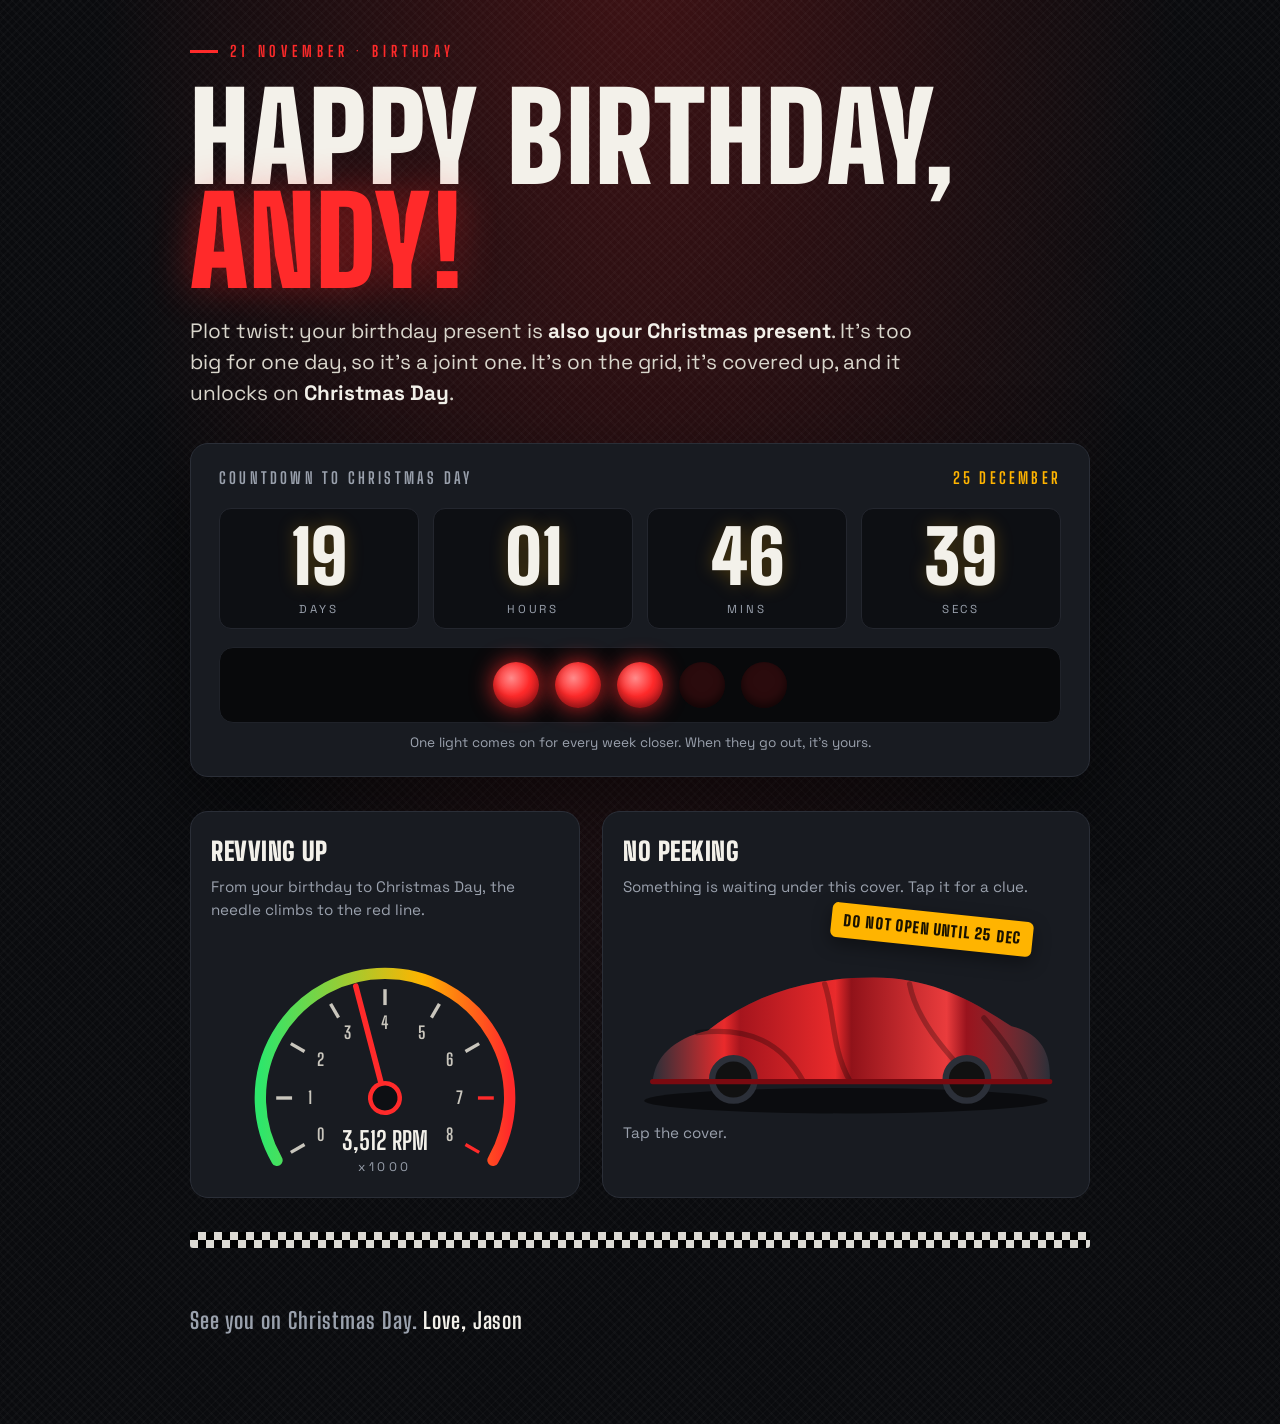
==== andy/index.html @ 2ed80ed6 "A present for Andy (unlocks on Christmas Day) Co-Authored-By: Claude Opus 5.5 <noreply@anthropic.com" ====
<!doctype html>
<html lang="en-GB">
<head>
<meta charset="utf-8">
<meta name="viewport" content="width=device-width, initial-scale=1, viewport-fit=cover">
<title>Happy Birthday, Andy</title>
<meta name="robots" content="noindex, nofollow, noarchive, nosnippet, noimageindex">
<meta name="googlebot" content="noindex, nofollow">
<meta name="theme-color" content="#0a0b0e">
<meta property="og:title" content="Happy Birthday, Andy">
<meta property="og:description" content="Your present is on the grid. It unlocks on Christmas Day.">
<link rel="icon" href="/img/mark.svg" type="image/svg+xml">
<link rel="preconnect" href="https://fonts.googleapis.com">
<link rel="preconnect" href="https://fonts.gstatic.com" crossorigin>
<link rel="stylesheet" href="https://fonts.googleapis.com/css2?family=Big+Shoulders+Display:wght@700;900&display=swap">
<style>
/* A night at the track: asphalt and carbon, racing red, a lap-timer countdown and a rev counter that climbs to Christmas */
@font-face{font-family:'Space Grotesk';src:url('/fonts/SpaceGrotesk.woff2') format('woff2');font-weight:300 700;font-display:swap}
:root{
  --asphalt:#0a0b0e; --carbon:#14161b; --panel:#181b21; --line:#2a2e37; --chalk:#f3f1ea; --muted:#9aa1ad;
  --red:#ff2a2a; --red-deep:#b3121a; --amber:#ffb400; --green:#2ee66b;
  --display:'Big Shoulders Display', 'Arial Narrow', Impact, sans-serif;
  --body:'Space Grotesk', system-ui, -apple-system, 'Segoe UI', sans-serif;
  color-scheme:dark;
}
*{box-sizing:border-box}
html,body{margin:0}
body{background:var(--asphalt);color:var(--chalk);font-family:var(--body);font-size:17px;line-height:1.5;min-height:100vh;overflow-x:hidden;
  padding-left:max(16px, env(safe-area-inset-left, 0px));padding-right:max(16px, env(safe-area-inset-right, 0px));
  background-image:repeating-linear-gradient(45deg, rgba(255,255,255,.018) 0 2px, transparent 2px 6px), repeating-linear-gradient(-45deg, rgba(255,255,255,.018) 0 2px, transparent 2px 6px),
    radial-gradient(ellipse at 50% -10%, rgba(255,42,42,.22), transparent 60%);}
/* speed streaks across the whole page */
.streaks{position:fixed;inset:0;pointer-events:none;overflow:hidden;z-index:0}
.streaks i{position:absolute;height:2px;width:30vw;left:-40vw;background:linear-gradient(90deg,transparent,rgba(255,255,255,.35),transparent);animation:streak linear infinite}
@keyframes streak{to{transform:translateX(180vw)}}
main{position:relative;z-index:1;max-width:900px;margin:0 auto;padding-block:40px 64px;display:grid;gap:34px}
.kicker{font-family:var(--display);font-weight:700;letter-spacing:.32em;text-transform:uppercase;color:var(--red);font-size:.95rem;display:flex;align-items:center;gap:12px}
.kicker::before{content:"";width:28px;height:3px;background:var(--red)}
h1{font-family:var(--display);font-weight:900;text-transform:uppercase;font-size:clamp(3.2rem,13vw,7.6rem);line-height:.86;margin:0;letter-spacing:.01em;text-wrap:balance}
h1 em{font-style:normal;color:var(--red);display:block;text-shadow:0 0 40px rgba(255,42,42,.45)}
.lead{font-size:clamp(1.05rem,2.6vw,1.3rem);max-width:58ch;margin:0;color:#d9d6cc}
.lead b{color:var(--chalk)}
.intro{display:grid;gap:22px}
.chequer{height:16px;background:conic-gradient(var(--chalk) 25%, #000 0 50%, var(--chalk) 0 75%, #000 0) 0 0/16px 16px;opacity:.9;border-radius:3px}
/* the countdown: a lap timer */
.timer{background:var(--panel);border:1px solid var(--line);border-radius:18px;padding:22px clamp(14px,3vw,28px);display:grid;gap:18px;box-shadow:0 30px 80px rgba(0,0,0,.45)}
.timer h2{margin:0;font-family:var(--display);font-weight:700;text-transform:uppercase;letter-spacing:.2em;font-size:1rem;color:var(--muted);display:flex;justify-content:space-between;gap:12px;flex-wrap:wrap}
.timer h2 span:last-child{color:var(--amber)}
.digits{display:grid;grid-template-columns:repeat(4,1fr);gap:clamp(6px,2vw,14px)}
.digit{background:#0d0f13;border:1px solid #23262e;border-radius:12px;padding:12px 6px 10px;text-align:center;min-width:0}
.digit b{display:block;font-family:var(--display);font-weight:900;font-size:clamp(2.4rem,10vw,4.6rem);line-height:1;color:var(--chalk);font-variant-numeric:tabular-nums;text-shadow:0 0 18px rgba(255,180,0,.25)}
.digit small{display:block;margin-top:6px;font-size:.72rem;letter-spacing:.24em;text-transform:uppercase;color:var(--muted)}
/* start lights */
.lights{display:flex;justify-content:center;gap:clamp(8px,2.4vw,16px);padding:14px;background:#08090b;border-radius:14px;border:1px solid #1f2229}
.lights span{width:clamp(30px,8vw,46px);aspect-ratio:1;border-radius:50%;background:#2a0b0d;box-shadow:inset 0 -4px 10px rgba(0,0,0,.6);transition:background .4s, box-shadow .4s}
.lights span.on{background:radial-gradient(circle at 40% 35%,#ff8a8a,var(--red) 45%,var(--red-deep));box-shadow:0 0 22px rgba(255,42,42,.8),inset 0 -4px 10px rgba(0,0,0,.35)}
.lights-cap{text-align:center;font-size:.85rem;color:var(--muted);margin:-8px 0 0}
/* rev counter + covered car */
.grid2{display:grid;grid-template-columns:minmax(0,1fr) minmax(0,1.25fr);gap:22px;align-items:stretch}
@media (max-width:720px){ .grid2{grid-template-columns:1fr} }
.card{background:var(--panel);border:1px solid var(--line);border-radius:18px;padding:20px;min-width:0}
.card h3{margin:0 0 6px;font-family:var(--display);font-weight:900;text-transform:uppercase;font-size:1.6rem;letter-spacing:.02em}
.card p{margin:0;color:var(--muted);font-size:.95rem}
.tacho{display:block;width:100%;max-width:340px;margin:6px auto 0}
.tacho .num{font-family:var(--display);font-weight:700;font-size:15px;fill:#c9c6bd}
.cover-wrap{position:relative;cursor:pointer;user-select:none;-webkit-tap-highlight-color:transparent}
.cover-wrap svg{display:block;width:100%;height:auto}
.cover-wrap:focus-visible{outline:3px solid var(--amber);outline-offset:6px;border-radius:12px}
.cover-wrap.shake svg{animation:shake .5s}
@keyframes shake{20%{transform:translateX(-6px) rotate(-1deg)}40%{transform:translateX(6px) rotate(1deg)}60%{transform:translateX(-4px)}80%{transform:translateX(3px)}}
.tag{position:absolute;right:8%;top:6%;background:var(--amber);color:#1a1200;font-family:var(--display);font-weight:900;text-transform:uppercase;letter-spacing:.08em;padding:6px 12px;border-radius:6px;transform:rotate(6deg);box-shadow:0 6px 18px rgba(0,0,0,.4);font-size:.95rem}
.clue{min-height:3.2em;margin-top:10px;font-size:1.02rem;color:var(--chalk)}
.clue em{font-style:normal;color:var(--amber)}
.sign{font-family:var(--display);font-weight:700;font-size:1.4rem;letter-spacing:.04em;color:var(--muted)}
.sign b{color:var(--chalk)}
/* waiting for the key at midnight */
.unwrap{display:none;text-align:center;gap:14px}
.unwrap .spin{width:56px;height:56px;margin:0 auto;border-radius:50%;border:5px solid #2b2f38;border-top-color:var(--red);animation:spin 1s linear infinite}
@keyframes spin{to{transform:rotate(360deg)}}
body.waiting .unwrap{display:grid} body.waiting .before-only{display:none!important}
/* the reveal */
.after{display:none}
body.revealed .after{display:grid;gap:30px} body.revealed .before-only{display:none!important}
.go{font-family:var(--display);font-weight:900;text-transform:uppercase;font-size:clamp(3.4rem,15vw,9rem);line-height:.85;margin:0;text-align:center;color:var(--green);text-shadow:0 0 50px rgba(46,230,107,.5)}
.big{font-family:var(--display);font-weight:900;text-transform:uppercase;font-size:clamp(2.4rem,9vw,5.4rem);line-height:.9;margin:0;text-align:center;text-wrap:balance}
.big em{font-style:normal;color:var(--red)}
.car-hero{display:block;width:100%;height:auto;max-width:820px;margin:0 auto}
.makes{display:grid;grid-template-columns:repeat(4,minmax(0,1fr));gap:12px}
@media (max-width:640px){ .makes{grid-template-columns:repeat(2,minmax(0,1fr))} }
.make{background:var(--panel);border:1px solid var(--line);border-radius:14px;padding:16px 12px;text-align:center;min-width:0}
.make b{display:block;font-family:var(--display);font-weight:900;text-transform:uppercase;font-size:1.45rem;line-height:1}
.make small{display:block;margin-top:6px;color:var(--muted);font-size:.82rem}
.make i{display:block;height:4px;border-radius:2px;margin:0 auto 12px;width:40px}
.extras{display:grid;grid-template-columns:repeat(3,minmax(0,1fr));gap:12px}
@media (max-width:720px){ .extras{grid-template-columns:1fr} }
.extra{background:linear-gradient(160deg,#1d2027,#15171c);border:1px solid var(--line);border-radius:14px;padding:18px;min-width:0}
.extra b{display:block;font-family:var(--display);font-weight:900;text-transform:uppercase;font-size:1.35rem;line-height:1.05;margin-bottom:6px}
.extra p{margin:0;color:var(--muted);font-size:.95rem}
.steps{display:grid;gap:10px;margin:0;padding:0;list-style:none;counter-reset:s}
.steps li{display:grid;grid-template-columns:auto minmax(0,1fr);gap:14px;align-items:start;background:var(--panel);border:1px solid var(--line);border-radius:14px;padding:14px 16px}
.steps li::before{counter-increment:s;content:counter(s);font-family:var(--display);font-weight:900;font-size:1.8rem;line-height:1;color:var(--red);min-width:22px}
.steps li span{min-width:0;overflow-wrap:anywhere}
.steps a{color:var(--chalk)}
.dl{justify-self:center;display:inline-flex;align-items:center;gap:12px;border:0;cursor:pointer;font:inherit;font-family:var(--display);font-weight:900;text-transform:uppercase;letter-spacing:.06em;font-size:clamp(1.1rem,4.6vw,1.5rem);white-space:nowrap;
  color:#160300;background:linear-gradient(180deg,#ff5a4a,var(--red) 55%,var(--red-deep));padding:16px 28px;border-radius:14px;box-shadow:0 8px 0 #6d0a0f,0 20px 40px rgba(255,42,42,.35);transition:transform .12s}
.dl:hover{transform:translateY(-2px)} .dl:active{transform:translateY(4px);box-shadow:0 4px 0 #6d0a0f}
.dl:focus-visible{outline:3px solid var(--amber);outline-offset:4px}
.dl svg{width:26px;height:26px}
.fine{text-align:center;color:var(--muted);font-size:.85rem;margin:-14px 0 0}
#confetti{position:fixed;inset:0;pointer-events:none;z-index:5}
.err{color:#ff9a8a;text-align:center;margin:0}
@media (prefers-reduced-motion:reduce){ .streaks{display:none} .unwrap .spin{animation:none} .cover-wrap.shake svg{animation:none} }
</style>
</head>
<body>
<div class="streaks" aria-hidden="true"></div>
<canvas id="confetti" aria-hidden="true"></canvas>
<main>

  <!-- before Christmas -->
  <section class="before-only intro">
    <div class="kicker">21 November · Birthday</div>
    <h1>Happy Birthday, <em>Andy!</em></h1>
    <p class="lead">Plot twist: your birthday present is <b>also your Christmas present</b>. It's too big for one day, so it's a joint one. It's on the grid, it's covered up, and it unlocks on <b>Christmas Day</b>.</p>
  </section>

  <section class="timer before-only" aria-label="Countdown to Christmas Day">
    <h2><span>Countdown to Christmas Day</span><span id="eta">25 December</span></h2>
    <div class="digits" role="timer" aria-live="off">
      <div class="digit"><b id="dd">--</b><small>Days</small></div>
      <div class="digit"><b id="hh">--</b><small>Hours</small></div>
      <div class="digit"><b id="mm">--</b><small>Mins</small></div>
      <div class="digit"><b id="ss">--</b><small>Secs</small></div>
    </div>
    <div class="lights" id="lights" aria-hidden="true"><span></span><span></span><span></span><span></span><span></span></div>
    <p class="lights-cap" id="lightsCap">One light comes on for every week closer. When they go out, it's yours.</p>
  </section>

  <section class="grid2 before-only">
    <div class="card">
      <h3>Revving up</h3>
      <p>From your birthday to Christmas Day, the needle climbs to the red line.</p>
      <svg class="tacho" viewBox="0 0 300 220" role="img" aria-label="Rev counter showing how close Christmas is">
        <defs><linearGradient id="arc" x1="0" x2="1"><stop offset="0" stop-color="#2ee66b"/><stop offset=".65" stop-color="#ffb400"/><stop offset="1" stop-color="#ff2a2a"/></linearGradient></defs>
        <g id="ticks"></g>
        <path id="arcPath" fill="none" stroke="url(#arc)" stroke-width="10" stroke-linecap="round"/>
        <g id="needle"><line x1="150" y1="150" x2="150" y2="48" stroke="#ff2a2a" stroke-width="5" stroke-linecap="round"/><circle cx="150" cy="150" r="13" fill="#0d0f13" stroke="#ff2a2a" stroke-width="4"/></g>
        <text x="150" y="196" text-anchor="middle" class="num" id="rpm" style="font-size:22px;fill:#f3f1ea">0 RPM</text>
        <text x="150" y="214" text-anchor="middle" style="font-size:11px;fill:#9aa1ad;letter-spacing:3px">x1000</text>
      </svg>
    </div>
    <div class="card">
      <h3>No peeking</h3>
      <p>Something is waiting under this cover. Tap it for a clue.</p>
      <div class="cover-wrap" id="cover" role="button" tabindex="0" aria-label="The covered present: tap for a clue">
        <svg viewBox="0 0 420 210" aria-hidden="true">
          <ellipse cx="210" cy="190" rx="190" ry="12" fill="#000" opacity=".55"/>
          <path d="M28 172 C30 150 46 132 80 124 C120 92 170 74 236 74 C290 74 330 96 366 120 C392 126 404 144 402 172 Z" fill="#2b2f38"/>
          <path d="M28 172 C30 150 46 132 80 124 C120 92 170 74 236 74 C290 74 330 96 366 120 C392 126 404 144 402 172 Z" fill="url(#cloth)"/>
          <defs><linearGradient id="cloth" x1="0" y1="0" x2="1" y2="0">
            <stop offset="0" stop-color="#ff2a2a" stop-opacity=".0"/><stop offset=".18" stop-color="#ff2a2a" stop-opacity=".9"/><stop offset=".22" stop-color="#b3121a" stop-opacity=".9"/>
            <stop offset=".46" stop-color="#ff2a2a" stop-opacity=".9"/><stop offset=".5" stop-color="#9c0f16" stop-opacity=".9"/><stop offset=".74" stop-color="#ff3d3d" stop-opacity=".9"/>
            <stop offset=".79" stop-color="#a5101a" stop-opacity=".9"/><stop offset="1" stop-color="#ff2a2a" stop-opacity=".0"/></linearGradient></defs>
          <path d="M70 126 C120 120 150 136 170 172 M190 80 C200 110 196 140 214 172 M270 80 C276 112 300 140 330 172 M340 112 C356 130 372 150 380 172" stroke="#000" stroke-opacity=".28" stroke-width="5" fill="none" stroke-linecap="round"/>
          <circle cx="104" cy="170" r="20" fill="#111" stroke="#2b2f38" stroke-width="6"/><circle cx="324" cy="170" r="20" fill="#111" stroke="#2b2f38" stroke-width="6"/>
          <path d="M28 172 L402 172" stroke="#7a0a10" stroke-width="5" stroke-linecap="round"/>
        </svg>
        <span class="tag">Do not open until 25 Dec</span>
      </div>
      <p class="clue" id="clue" aria-live="polite">Tap the cover.</p>
    </div>
  </section>

  <div class="chequer before-only" aria-hidden="true"></div>
  <p class="sign before-only">See you on Christmas Day. <b>Love, Jason</b></p>

  <!-- midnight: fetching the key -->
  <section class="unwrap" aria-live="polite">
    <div class="spin" aria-hidden="true"></div>
    <h2 class="big">Lights out<br><em>unwrapping…</em></h2>
    <p class="lead" style="margin:0 auto">It's Christmas Day. Your present is on its way to this page: it can take a few minutes. Keep this page open and it will appear by itself.</p>
  </section>

  <!-- Christmas Day: the reveal -->
  <section class="after" aria-live="polite">
    <div class="lights" id="lights2" aria-hidden="true"><span class="on"></span><span class="on"></span><span class="on"></span><span class="on"></span><span class="on"></span></div>
    <p class="go" id="go">Lights out!</p>
    <h2 class="big">Andy, you're driving<br><em>four supercars</em></h2>
    <svg class="car-hero" viewBox="0 0 820 260" role="img" aria-label="A red supercar at speed">
      <g stroke="#ffffff" stroke-opacity=".35" stroke-width="3" stroke-linecap="round"><line x1="10" y1="120" x2="140" y2="120"/><line x1="40" y1="150" x2="190" y2="150"/><line x1="0" y1="185" x2="120" y2="185"/></g>
      <ellipse cx="450" cy="226" rx="330" ry="14" fill="#000" opacity=".6"/>
      <path d="M150 196 C150 170 170 156 214 150 L330 134 C380 98 440 80 520 80 C590 80 640 100 690 128 C730 134 770 150 780 176 L780 196 Z" fill="#ff2a2a"/>
      <path d="M352 132 C392 104 446 92 516 92 C560 92 600 104 632 124 Z" fill="#14161b"/>
      <path d="M520 92 L548 124" stroke="#ff2a2a" stroke-width="6"/>
      <path d="M214 150 L330 134 L690 128" stroke="#b3121a" stroke-width="4" fill="none"/>
      <path d="M600 150 L740 160" stroke="#14161b" stroke-width="7" stroke-linecap="round"/>
      <path d="M150 196 L780 196" stroke="#7a0a10" stroke-width="7" stroke-linecap="round"/>
      <circle cx="270" cy="196" r="38" fill="#0d0f13"/><circle cx="270" cy="196" r="22" fill="#9aa1ad"/><circle cx="270" cy="196" r="8" fill="#ff2a2a"/>
      <circle cx="660" cy="196" r="38" fill="#0d0f13"/><circle cx="660" cy="196" r="22" fill="#9aa1ad"/><circle cx="660" cy="196" r="8" fill="#ff2a2a"/>
      <path d="M770 168 L790 168" stroke="#ffb400" stroke-width="6" stroke-linecap="round"/>
    </svg>
    <p class="lead" style="text-align:center;margin:0 auto">Happy birthday <b>and</b> happy Christmas. You get to pick four cars from a line-up of the world's top supercars, drive up to <b>12 miles</b> in total, then strap in for a high-speed ride with a professional driver.</p>
    <div class="makes">
      <div class="make"><i style="background:#ff2a2a"></i><b>Ferrari</b><small>sleek and loud</small></div>
      <div class="make"><i style="background:#ffb400"></i><b>Lamborghini</b><small>pure drama</small></div>
      <div class="make"><i style="background:#2ee66b"></i><b>Aston Martin</b><small>very James Bond</small></div>
      <div class="make"><i style="background:#9aa1ad"></i><b>Porsche</b><small>built for corners</small></div>
    </div>
    <p class="fine">The line-up varies by venue: you choose your four on the day.</p>
    <div class="extras">
      <div class="extra"><b>High-speed passenger ride</b><p>A professional driver shows you what the track can really do.</p></div>
      <div class="extra"><b>Your photo</b><p>A picture of you with your supercar to keep.</p></div>
      <div class="extra"><b>Your choice of date</b><p>Weekend and weekday dates at venues up and down the country, valid until 2 November 2027.</p></div>
    </div>
    <button class="dl" id="dl" type="button"><svg viewBox="0 0 24 24" fill="none" stroke="currentColor" stroke-width="2.6" stroke-linecap="round" stroke-linejoin="round" aria-hidden="true"><path d="M12 3v12M7 10l5 5 5-5M4 20h16"/></svg>Download your voucher</button>
    <p class="err" id="err" hidden></p>
    <ol class="steps">
      <li><span>Download your voucher above: it has your serial number and PIN.</span></li>
      <li><span>Register it at <a href="https://www.virginexperiencedays.co.uk/myvoucher" target="_blank" rel="noopener">virginexperiencedays.co.uk/myvoucher</a> (or scan the code on the voucher).</span></li>
      <li><span>Contact the venue to book your date, then go and drive.</span></li>
    </ol>
    <div class="chequer" aria-hidden="true"></div>
    <p class="sign" style="text-align:center">Happy birthday and happy Christmas, Andy. <b>Love, Jason</b></p>
  </section>
</main>

<script>
(() => {
  // midnight on Christmas Day, UK time (GMT in December)
  const START = Date.UTC(2026, 10, 21), TARGET = Date.UTC(2026, 11, 25);
  const $ = id => document.getElementById(id), pad = n => String(n).padStart(2, '0');
  const reduce = matchMedia('(prefers-reduced-motion: reduce)').matches;
  // speed streaks
  if (!reduce){ const s = document.querySelector('.streaks'); for (let i = 0; i < 14; i++){ const e = document.createElement('i'); e.style.top = (Math.random()*100) + '%'; e.style.animationDuration = (1.4 + Math.random()*2.6) + 's'; e.style.animationDelay = (-Math.random()*4) + 's'; e.style.opacity = (.12 + Math.random()*.3).toFixed(2); s.appendChild(e); } }
  // rev counter: 0-8 (x1000 rpm) over a 240 degree sweep
  const cx = 150, cy = 150, R = 110, A0 = -210, A1 = 30, pt = (a, r) => [cx + r*Math.cos(a*Math.PI/180), cy + r*Math.sin(a*Math.PI/180)];
  { const [x0, y0] = pt(A0, R), [x1, y1] = pt(A1, R); $('arcPath').setAttribute('d', `M${x0.toFixed(1)} ${y0.toFixed(1)} A${R} ${R} 0 1 1 ${x1.toFixed(1)} ${y1.toFixed(1)}`);
    let g = ''; for (let i = 0; i <= 8; i++){ const a = A0 + (A1 - A0)*i/8, [ax, ay] = pt(a, R - 14), [bx, by] = pt(a, R - 28), [tx, ty] = pt(a, R - 44);
      g += `<line x1="${ax.toFixed(1)}" y1="${ay.toFixed(1)}" x2="${bx.toFixed(1)}" y2="${by.toFixed(1)}" stroke="${i >= 7 ? '#ff2a2a' : '#c9c6bd'}" stroke-width="3"/><text x="${tx.toFixed(1)}" y="${(ty + 5).toFixed(1)}" text-anchor="middle" class="num">${i}</text>`; }
    $('ticks').innerHTML = g; }
  const setNeedle = k => { const a = A0 + (A1 - A0)*k + 90; $('needle').setAttribute('transform', `rotate(${a.toFixed(2)} ${cx} ${cy})`); $('rpm').textContent = Math.round(k*8000).toLocaleString('en-GB') + ' RPM'; };
  // clues under the cover
  const CLUES = ['It is <em>fast</em>. Very fast.', 'There are <em>four</em> of them.', 'You will need <em>both hands</em>.', 'It is definitely <em>not socks</em>.', 'Bring your <em>driving licence</em>.', 'Someone else does the <em>scary bit</em> too.', 'It comes with a <em>photo</em> of you.', 'It goes from 0 to 60 quicker than you can <em>unwrap it</em>.'];
  let ci = 0; const cover = $('cover');
  const tap = () => { cover.classList.remove('shake'); void cover.offsetWidth; cover.classList.add('shake'); $('clue').innerHTML = 'Clue ' + (ci % CLUES.length + 1) + ' of ' + CLUES.length + ': ' + CLUES[ci % CLUES.length]; ci++; };
  cover.addEventListener('click', tap); cover.addEventListener('keydown', e => { if (e.key === 'Enter' || e.key === ' '){ e.preventDefault(); tap(); } });
  // the countdown
  let timer = null;
  const tick = () => {
    const now = Date.now(), left = TARGET - now;
    if (left <= 0){ clearInterval(timer); unlock(); return; }
    const d = Math.floor(left/864e5), h = Math.floor(left/36e5) % 24, m = Math.floor(left/6e4) % 60, s = Math.floor(left/1e3) % 60;
    $('dd').textContent = d; $('hh').textContent = pad(h); $('mm').textContent = pad(m); $('ss').textContent = pad(s);
    const k = Math.max(0, Math.min(1, (now - START)/(TARGET - START))); setNeedle(k);
    const lit = Math.max(0, Math.min(5, Math.ceil(5 - d/7)));   // a light for every week closer: all five in the final week
    document.querySelectorAll('#lights span').forEach((e, i) => e.classList.toggle('on', i < lit));
    $('lightsCap').textContent = lit >= 5 ? 'All five lights are on. When they go out, it\'s yours.' : 'One light comes on for every week closer. When they go out, it\'s yours.';
  };
  // the key: published by a scheduled job at midnight on Christmas Day (key.json next to this page); a #preview=KEY link shows it early
  const fromHash = () => { const m = /preview=([A-Za-z0-9+/=_-]+)/.exec(location.hash); return m ? m[1].replace(/-/g, '+').replace(/_/g, '/') : null; };
  const getKey = async () => { const h = fromHash(); if (h) return h; try { const r = await fetch('key.json?t=' + Date.now(), { cache:'no-store' }); if (r.ok){ const j = await r.json(); return j.k || null; } } catch(e){} return null; };
  const b64 = s => Uint8Array.from(atob(s), c => c.charCodeAt(0));
  let pdfUrl = null;
  const decrypt = async key => {
    const buf = new Uint8Array(await (await fetch('voucher.bin', { cache:'no-store' })).arrayBuffer());
    const k = await crypto.subtle.importKey('raw', b64(key), 'AES-GCM', false, ['decrypt']);
    const pdf = await crypto.subtle.decrypt({ name:'AES-GCM', iv:buf.subarray(0, 12) }, k, buf.subarray(12));
    pdfUrl = URL.createObjectURL(new Blob([pdf], { type:'application/pdf' }));
  };
  let polling = null;
  async function unlock(){
    const key = await getKey();
    if (!key){ document.body.classList.add('waiting'); if (!polling) polling = setInterval(unlock, 20000); return; }
    clearInterval(polling);
    try { await decrypt(key); } catch(e){ document.body.classList.add('waiting'); return; }
    document.body.classList.remove('waiting'); document.body.classList.add('revealed'); window.scrollTo(0, 0);
    // the five red lights go out, then GO and confetti
    const L = document.querySelectorAll('#lights2 span'); $('go').style.visibility = 'hidden';
    setTimeout(() => { L.forEach(e => e.classList.remove('on')); $('go').style.visibility = ''; confetti(); }, reduce ? 0 : 1100);
  }
  $('dl').addEventListener('click', () => {
    if (!pdfUrl){ $('err').hidden = false; $('err').textContent = 'The voucher is still loading: try again in a moment.'; return; }
    const a = document.createElement('a'); a.href = pdfUrl; a.download = 'Andy - Supercar experience voucher.pdf'; document.body.appendChild(a); a.click(); a.remove();
  });
  // confetti in racing colours, plus chequered squares
  function confetti(){
    if (reduce) return; const c = $('confetti'), x = c.getContext('2d'); let W, H; const fit = () => { W = c.width = innerWidth; H = c.height = innerHeight; }; fit(); addEventListener('resize', fit);
    const cols = ['#ff2a2a', '#ffb400', '#2ee66b', '#f3f1ea', '#111'], P = Array.from({ length:220 }, () => ({ x:Math.random()*W, y:-20 - Math.random()*H*.6, vx:(Math.random() - .5)*3, vy:2 + Math.random()*4, s:5 + Math.random()*8, r:Math.random()*6, vr:(Math.random() - .5)*.3, c:cols[(Math.random()*cols.length)|0] }));
    const t0 = performance.now();
    const step = t => { x.clearRect(0, 0, W, H); let alive = 0;
      for (const p of P){ p.x += p.vx; p.y += p.vy; p.vy += .03; p.r += p.vr; if (p.y < H + 20) alive++; x.save(); x.translate(p.x, p.y); x.rotate(p.r); x.fillStyle = p.c; x.fillRect(-p.s/2, -p.s/3, p.s, p.s*.66); x.restore(); }
      if (alive && t - t0 < 9000) requestAnimationFrame(step); else x.clearRect(0, 0, W, H); };
    requestAnimationFrame(step);
  }
  // start: already Christmas (or a preview link)? reveal; otherwise count down
  if (fromHash() || Date.now() >= TARGET) unlock(); else { tick(); timer = setInterval(tick, 1000); }
})();
</script>
</body>
</html>
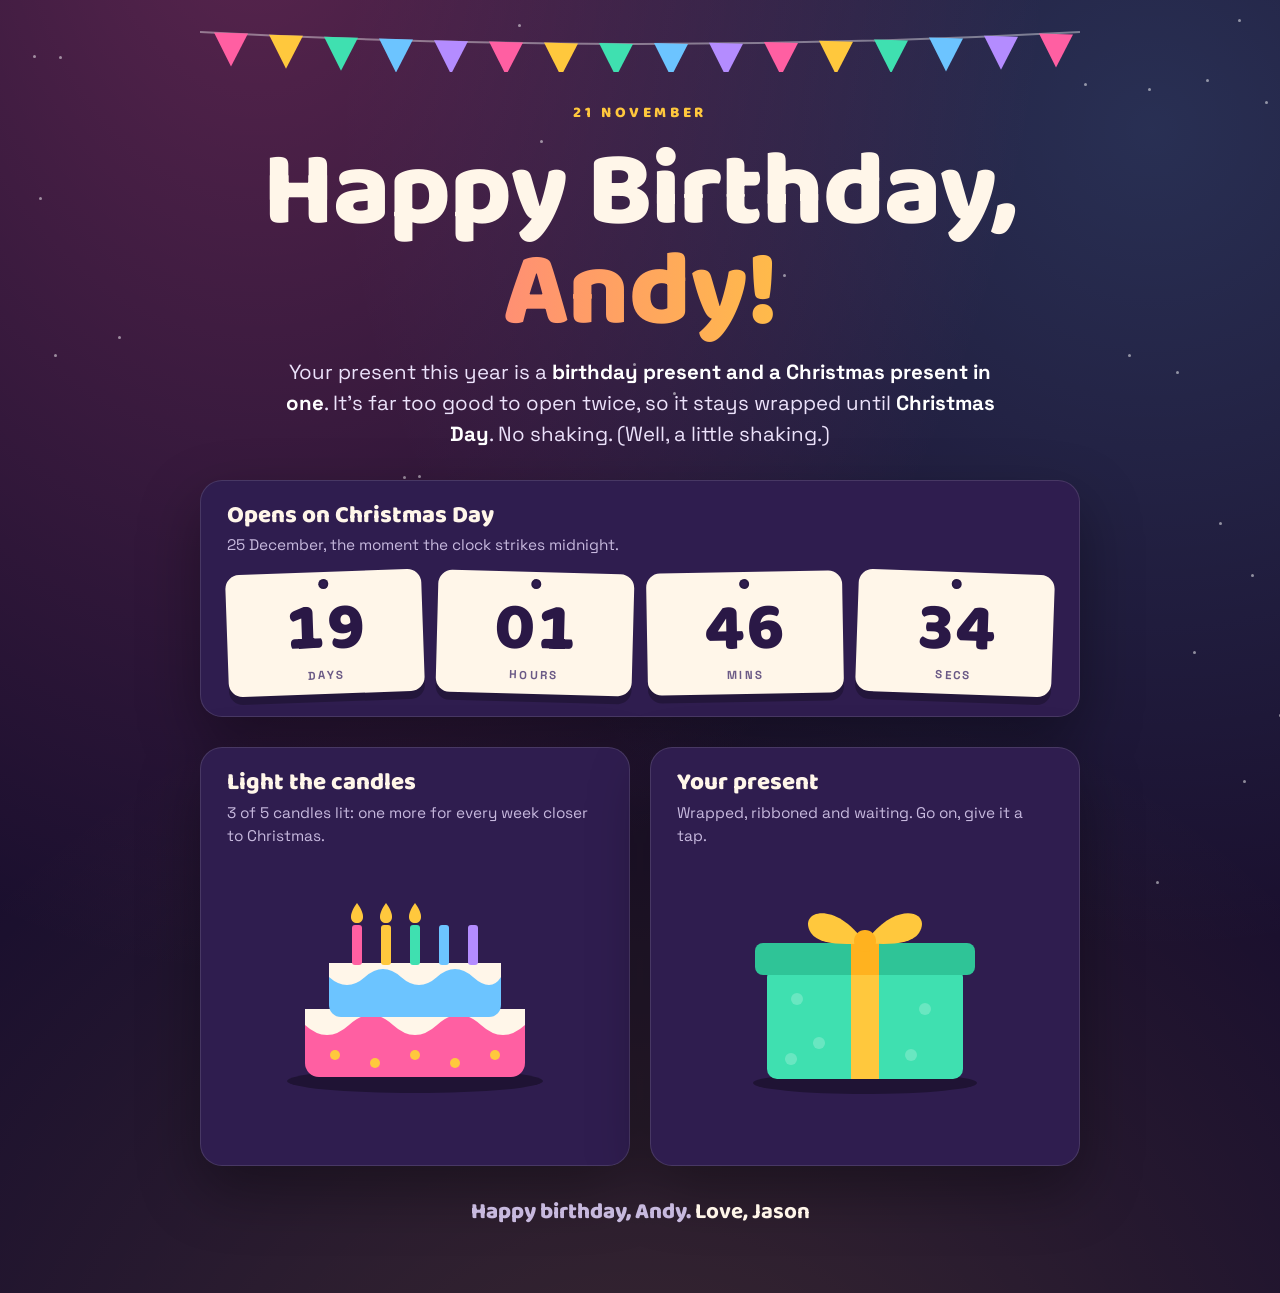
==== commit 2ac8f154: "Andy's birthday page Co-Authored-By: Claude Opus 5.5 <noreply@anthropic.com>" ====
--- a/andy/index.html
+++ b/andy/index.html
@@ -6,244 +6,174 @@
 <title>Happy Birthday, Andy</title>
 <meta name="robots" content="noindex, nofollow, noarchive, nosnippet, noimageindex">
 <meta name="googlebot" content="noindex, nofollow">
-<meta name="theme-color" content="#0a0b0e">
+<meta name="theme-color" content="#1a0f2e">
 <meta property="og:title" content="Happy Birthday, Andy">
-<meta property="og:description" content="Your present is on the grid. It unlocks on Christmas Day.">
+<meta property="og:description" content="Your present is wrapped. It opens on Christmas Day.">
 <link rel="icon" href="/img/mark.svg" type="image/svg+xml">
 <link rel="preconnect" href="https://fonts.googleapis.com">
 <link rel="preconnect" href="https://fonts.gstatic.com" crossorigin>
-<link rel="stylesheet" href="https://fonts.googleapis.com/css2?family=Big+Shoulders+Display:wght@700;900&display=swap">
+<link rel="stylesheet" href="https://fonts.googleapis.com/css2?family=Baloo+2:wght@600;800&display=swap">
 <style>
-/* A night at the track: asphalt and carbon, racing red, a lap-timer countdown and a rev counter that climbs to Christmas */
+/* A birthday party at night: deep plum, balloons and bunting, a cake whose candles light up week by week, a wrapped present.
+   Nothing on this page says what the present is: that part is encrypted until Christmas Day. */
 @font-face{font-family:'Space Grotesk';src:url('/fonts/SpaceGrotesk.woff2') format('woff2');font-weight:300 700;font-display:swap}
 :root{
-  --asphalt:#0a0b0e; --carbon:#14161b; --panel:#181b21; --line:#2a2e37; --chalk:#f3f1ea; --muted:#9aa1ad;
-  --red:#ff2a2a; --red-deep:#b3121a; --amber:#ffb400; --green:#2ee66b;
-  --display:'Big Shoulders Display', 'Arial Narrow', Impact, sans-serif;
-  --body:'Space Grotesk', system-ui, -apple-system, 'Segoe UI', sans-serif;
+  --night:#1a0f2e; --plum:#2a1846; --card:#2f1d4f; --line:rgba(255,255,255,.12); --cream:#fff6e9; --muted:#c7b9de;
+  --pink:#ff5fa2; --gold:#ffc83d; --mint:#3fe0b0; --sky:#6cc4ff;
+  --display:'Baloo 2', 'Trebuchet MS', system-ui, sans-serif; --body:'Space Grotesk', system-ui, -apple-system, 'Segoe UI', sans-serif;
   color-scheme:dark;
 }
 *{box-sizing:border-box}
 html,body{margin:0}
-body{background:var(--asphalt);color:var(--chalk);font-family:var(--body);font-size:17px;line-height:1.5;min-height:100vh;overflow-x:hidden;
+body{background:var(--night);color:var(--cream);font-family:var(--body);font-size:17px;line-height:1.5;min-height:100vh;overflow-x:hidden;
   padding-left:max(16px, env(safe-area-inset-left, 0px));padding-right:max(16px, env(safe-area-inset-right, 0px));
-  background-image:repeating-linear-gradient(45deg, rgba(255,255,255,.018) 0 2px, transparent 2px 6px), repeating-linear-gradient(-45deg, rgba(255,255,255,.018) 0 2px, transparent 2px 6px),
-    radial-gradient(ellipse at 50% -10%, rgba(255,42,42,.22), transparent 60%);}
-/* speed streaks across the whole page */
-.streaks{position:fixed;inset:0;pointer-events:none;overflow:hidden;z-index:0}
-.streaks i{position:absolute;height:2px;width:30vw;left:-40vw;background:linear-gradient(90deg,transparent,rgba(255,255,255,.35),transparent);animation:streak linear infinite}
-@keyframes streak{to{transform:translateX(180vw)}}
-main{position:relative;z-index:1;max-width:900px;margin:0 auto;padding-block:40px 64px;display:grid;gap:34px}
-.kicker{font-family:var(--display);font-weight:700;letter-spacing:.32em;text-transform:uppercase;color:var(--red);font-size:.95rem;display:flex;align-items:center;gap:12px}
-.kicker::before{content:"";width:28px;height:3px;background:var(--red)}
-h1{font-family:var(--display);font-weight:900;text-transform:uppercase;font-size:clamp(3.2rem,13vw,7.6rem);line-height:.86;margin:0;letter-spacing:.01em;text-wrap:balance}
-h1 em{font-style:normal;color:var(--red);display:block;text-shadow:0 0 40px rgba(255,42,42,.45)}
-.lead{font-size:clamp(1.05rem,2.6vw,1.3rem);max-width:58ch;margin:0;color:#d9d6cc}
-.lead b{color:var(--chalk)}
-.intro{display:grid;gap:22px}
-.chequer{height:16px;background:conic-gradient(var(--chalk) 25%, #000 0 50%, var(--chalk) 0 75%, #000 0) 0 0/16px 16px;opacity:.9;border-radius:3px}
-/* the countdown: a lap timer */
-.timer{background:var(--panel);border:1px solid var(--line);border-radius:18px;padding:22px clamp(14px,3vw,28px);display:grid;gap:18px;box-shadow:0 30px 80px rgba(0,0,0,.45)}
-.timer h2{margin:0;font-family:var(--display);font-weight:700;text-transform:uppercase;letter-spacing:.2em;font-size:1rem;color:var(--muted);display:flex;justify-content:space-between;gap:12px;flex-wrap:wrap}
-.timer h2 span:last-child{color:var(--amber)}
-.digits{display:grid;grid-template-columns:repeat(4,1fr);gap:clamp(6px,2vw,14px)}
-.digit{background:#0d0f13;border:1px solid #23262e;border-radius:12px;padding:12px 6px 10px;text-align:center;min-width:0}
-.digit b{display:block;font-family:var(--display);font-weight:900;font-size:clamp(2.4rem,10vw,4.6rem);line-height:1;color:var(--chalk);font-variant-numeric:tabular-nums;text-shadow:0 0 18px rgba(255,180,0,.25)}
-.digit small{display:block;margin-top:6px;font-size:.72rem;letter-spacing:.24em;text-transform:uppercase;color:var(--muted)}
-/* start lights */
-.lights{display:flex;justify-content:center;gap:clamp(8px,2.4vw,16px);padding:14px;background:#08090b;border-radius:14px;border:1px solid #1f2229}
-.lights span{width:clamp(30px,8vw,46px);aspect-ratio:1;border-radius:50%;background:#2a0b0d;box-shadow:inset 0 -4px 10px rgba(0,0,0,.6);transition:background .4s, box-shadow .4s}
-.lights span.on{background:radial-gradient(circle at 40% 35%,#ff8a8a,var(--red) 45%,var(--red-deep));box-shadow:0 0 22px rgba(255,42,42,.8),inset 0 -4px 10px rgba(0,0,0,.35)}
-.lights-cap{text-align:center;font-size:.85rem;color:var(--muted);margin:-8px 0 0}
-/* rev counter + covered car */
-.grid2{display:grid;grid-template-columns:minmax(0,1fr) minmax(0,1.25fr);gap:22px;align-items:stretch}
-@media (max-width:720px){ .grid2{grid-template-columns:1fr} }
-.card{background:var(--panel);border:1px solid var(--line);border-radius:18px;padding:20px;min-width:0}
-.card h3{margin:0 0 6px;font-family:var(--display);font-weight:900;text-transform:uppercase;font-size:1.6rem;letter-spacing:.02em}
-.card p{margin:0;color:var(--muted);font-size:.95rem}
-.tacho{display:block;width:100%;max-width:340px;margin:6px auto 0}
-.tacho .num{font-family:var(--display);font-weight:700;font-size:15px;fill:#c9c6bd}
-.cover-wrap{position:relative;cursor:pointer;user-select:none;-webkit-tap-highlight-color:transparent}
-.cover-wrap svg{display:block;width:100%;height:auto}
-.cover-wrap:focus-visible{outline:3px solid var(--amber);outline-offset:6px;border-radius:12px}
-.cover-wrap.shake svg{animation:shake .5s}
-@keyframes shake{20%{transform:translateX(-6px) rotate(-1deg)}40%{transform:translateX(6px) rotate(1deg)}60%{transform:translateX(-4px)}80%{transform:translateX(3px)}}
-.tag{position:absolute;right:8%;top:6%;background:var(--amber);color:#1a1200;font-family:var(--display);font-weight:900;text-transform:uppercase;letter-spacing:.08em;padding:6px 12px;border-radius:6px;transform:rotate(6deg);box-shadow:0 6px 18px rgba(0,0,0,.4);font-size:.95rem}
-.clue{min-height:3.2em;margin-top:10px;font-size:1.02rem;color:var(--chalk)}
-.clue em{font-style:normal;color:var(--amber)}
-.sign{font-family:var(--display);font-weight:700;font-size:1.4rem;letter-spacing:.04em;color:var(--muted)}
-.sign b{color:var(--chalk)}
-/* waiting for the key at midnight */
-.unwrap{display:none;text-align:center;gap:14px}
-.unwrap .spin{width:56px;height:56px;margin:0 auto;border-radius:50%;border:5px solid #2b2f38;border-top-color:var(--red);animation:spin 1s linear infinite}
+  background-image:radial-gradient(ellipse at 20% -10%, rgba(255,95,162,.28), transparent 55%), radial-gradient(ellipse at 90% 10%, rgba(108,196,255,.18), transparent 50%),
+    radial-gradient(circle at 50% 120%, rgba(255,200,61,.14), transparent 55%);}
+/* stars and floating balloons behind everything */
+.sky{position:fixed;inset:0;pointer-events:none;overflow:hidden;z-index:0}
+.sky .star{position:absolute;width:3px;height:3px;border-radius:50%;background:#fff;opacity:.5;animation:twinkle 3s ease-in-out infinite}
+@keyframes twinkle{50%{opacity:.08}}
+.sky .bal{position:absolute;bottom:-160px;width:60px;animation:rise linear infinite}
+@keyframes rise{to{transform:translateY(calc(-100vh - 260px)) translateX(var(--drift,30px)) rotate(var(--rot,6deg))}}
+main{position:relative;z-index:1;max-width:880px;margin:0 auto;padding-block:26px 64px;display:grid;gap:30px}
+.bunting{display:block;width:100%;height:46px}
+.kicker{font-family:var(--display);font-weight:800;letter-spacing:.24em;text-transform:uppercase;color:var(--gold);font-size:.95rem;margin:0;text-align:center}
+h1{font-family:var(--display);font-weight:800;font-size:clamp(3rem,12vw,6.6rem);line-height:.95;margin:4px 0 0;text-align:center;text-wrap:balance;letter-spacing:-.01em}
+h1 .name{display:block;background:linear-gradient(90deg,var(--pink),var(--gold),var(--mint),var(--sky),var(--pink));background-size:300% 100%;-webkit-background-clip:text;background-clip:text;color:transparent;animation:shimmer 6s linear infinite}
+@keyframes shimmer{to{background-position:300% 0}}
+.lead{font-size:clamp(1.05rem,2.6vw,1.28rem);max-width:56ch;margin:0 auto;text-align:center;color:#ece2fb}
+.lead b{color:#fff}
+.card{background:var(--card);border:1px solid var(--line);border-radius:22px;padding:22px clamp(14px,3vw,26px);box-shadow:0 24px 60px rgba(0,0,0,.35)}
+.card h2{margin:0;font-family:var(--display);font-weight:800;font-size:1.5rem;line-height:1.1}
+.card p{margin:4px 0 0;color:var(--muted);font-size:.96rem}
+/* the countdown, on gift tags */
+.digits{display:grid;grid-template-columns:repeat(4,minmax(0,1fr));gap:clamp(6px,2vw,14px);margin-top:16px}
+.tagd{position:relative;background:var(--cream);color:#2a1846;border-radius:14px;padding:16px 4px 10px;text-align:center;min-width:0;box-shadow:0 8px 0 rgba(0,0,0,.25)}
+.tagd::before{content:"";position:absolute;top:7px;left:50%;width:10px;height:10px;margin-left:-5px;border-radius:50%;background:var(--card);box-shadow:inset 0 0 0 2px rgba(0,0,0,.15)}
+.tagd b{display:block;font-family:var(--display);font-weight:800;font-size:clamp(2.2rem,9vw,4.2rem);line-height:1;margin-top:8px;font-variant-numeric:tabular-nums}
+.tagd small{display:block;margin-top:4px;font-size:.72rem;letter-spacing:.2em;text-transform:uppercase;font-weight:700;color:#6b5a86}
+.tagd:nth-child(1){transform:rotate(-2deg)} .tagd:nth-child(2){transform:rotate(1.5deg)} .tagd:nth-child(3){transform:rotate(-1deg)} .tagd:nth-child(4){transform:rotate(2deg)}
+.two{display:grid;grid-template-columns:minmax(0,1fr) minmax(0,1fr);gap:20px}
+@media (max-width:700px){ .two{grid-template-columns:1fr} }
+.cake,.gift{display:block;width:100%;max-width:300px;height:auto;margin:12px auto 0}
+.flame{transform-origin:50% 100%;transform-box:fill-box;animation:flick .9s ease-in-out infinite alternate}
+@keyframes flick{to{transform:scaleY(1.18) scaleX(.86) rotate(3deg)}}
+.flame.off{display:none}
+.giftbtn{display:block;width:100%;background:none;border:0;padding:0;cursor:pointer;-webkit-tap-highlight-color:transparent}
+.giftbtn:focus-visible{outline:3px solid var(--gold);outline-offset:6px;border-radius:14px}
+.giftbtn.wobble .gift{animation:wobble .55s}
+@keyframes wobble{20%{transform:rotate(-6deg)}40%{transform:rotate(5deg)}60%{transform:rotate(-3deg)}80%{transform:rotate(2deg)}}
+.say{min-height:2.6em;margin:8px 0 0;text-align:center;font-family:var(--display);font-weight:600;font-size:1.15rem;color:var(--gold)}
+#lid{transition:transform 1.1s cubic-bezier(.2,.8,.2,1),opacity 1.1s}
+body.opening #lid{transform:translate(40px,-260px) rotate(28deg);opacity:0}
+.sign{font-family:var(--display);font-weight:800;font-size:1.4rem;text-align:center;margin:0;color:var(--muted)}
+.sign b{color:var(--cream)}
+/* midnight: waiting for the present to arrive */
+.unwrap{display:none;text-align:center;gap:12px}
+.unwrap .spin{width:54px;height:54px;margin:0 auto;border-radius:50%;border:5px solid rgba(255,255,255,.15);border-top-color:var(--pink);animation:spin 1s linear infinite}
 @keyframes spin{to{transform:rotate(360deg)}}
-body.waiting .unwrap{display:grid} body.waiting .before-only{display:none!important}
-/* the reveal */
-.after{display:none}
-body.revealed .after{display:grid;gap:30px} body.revealed .before-only{display:none!important}
-.go{font-family:var(--display);font-weight:900;text-transform:uppercase;font-size:clamp(3.4rem,15vw,9rem);line-height:.85;margin:0;text-align:center;color:var(--green);text-shadow:0 0 50px rgba(46,230,107,.5)}
-.big{font-family:var(--display);font-weight:900;text-transform:uppercase;font-size:clamp(2.4rem,9vw,5.4rem);line-height:.9;margin:0;text-align:center;text-wrap:balance}
-.big em{font-style:normal;color:var(--red)}
-.car-hero{display:block;width:100%;height:auto;max-width:820px;margin:0 auto}
-.makes{display:grid;grid-template-columns:repeat(4,minmax(0,1fr));gap:12px}
-@media (max-width:640px){ .makes{grid-template-columns:repeat(2,minmax(0,1fr))} }
-.make{background:var(--panel);border:1px solid var(--line);border-radius:14px;padding:16px 12px;text-align:center;min-width:0}
-.make b{display:block;font-family:var(--display);font-weight:900;text-transform:uppercase;font-size:1.45rem;line-height:1}
-.make small{display:block;margin-top:6px;color:var(--muted);font-size:.82rem}
-.make i{display:block;height:4px;border-radius:2px;margin:0 auto 12px;width:40px}
-.extras{display:grid;grid-template-columns:repeat(3,minmax(0,1fr));gap:12px}
-@media (max-width:720px){ .extras{grid-template-columns:1fr} }
-.extra{background:linear-gradient(160deg,#1d2027,#15171c);border:1px solid var(--line);border-radius:14px;padding:18px;min-width:0}
-.extra b{display:block;font-family:var(--display);font-weight:900;text-transform:uppercase;font-size:1.35rem;line-height:1.05;margin-bottom:6px}
-.extra p{margin:0;color:var(--muted);font-size:.95rem}
-.steps{display:grid;gap:10px;margin:0;padding:0;list-style:none;counter-reset:s}
-.steps li{display:grid;grid-template-columns:auto minmax(0,1fr);gap:14px;align-items:start;background:var(--panel);border:1px solid var(--line);border-radius:14px;padding:14px 16px}
-.steps li::before{counter-increment:s;content:counter(s);font-family:var(--display);font-weight:900;font-size:1.8rem;line-height:1;color:var(--red);min-width:22px}
-.steps li span{min-width:0;overflow-wrap:anywhere}
-.steps a{color:var(--chalk)}
-.dl{justify-self:center;display:inline-flex;align-items:center;gap:12px;border:0;cursor:pointer;font:inherit;font-family:var(--display);font-weight:900;text-transform:uppercase;letter-spacing:.06em;font-size:clamp(1.1rem,4.6vw,1.5rem);white-space:nowrap;
-  color:#160300;background:linear-gradient(180deg,#ff5a4a,var(--red) 55%,var(--red-deep));padding:16px 28px;border-radius:14px;box-shadow:0 8px 0 #6d0a0f,0 20px 40px rgba(255,42,42,.35);transition:transform .12s}
-.dl:hover{transform:translateY(-2px)} .dl:active{transform:translateY(4px);box-shadow:0 4px 0 #6d0a0f}
-.dl:focus-visible{outline:3px solid var(--amber);outline-offset:4px}
-.dl svg{width:26px;height:26px}
-.fine{text-align:center;color:var(--muted);font-size:.85rem;margin:-14px 0 0}
+.unwrap h2{font-family:var(--display);font-weight:800;font-size:clamp(2rem,7vw,3.4rem);margin:0;line-height:1}
+body.waiting .unwrap{display:grid} body.waiting .before{display:none!important}
+#after{display:none} body.revealed #after{display:block} body.revealed .before{display:none!important}
 #confetti{position:fixed;inset:0;pointer-events:none;z-index:5}
-.err{color:#ff9a8a;text-align:center;margin:0}
-@media (prefers-reduced-motion:reduce){ .streaks{display:none} .unwrap .spin{animation:none} .cover-wrap.shake svg{animation:none} }
+.err{color:#ffb3c7;text-align:center;margin:0}
+@media (prefers-reduced-motion:reduce){ .sky{display:none} .flame,h1 .name,.unwrap .spin{animation:none} .giftbtn.wobble .gift{animation:none} }
 </style>
 </head>
 <body>
-<div class="streaks" aria-hidden="true"></div>
+<div class="sky" aria-hidden="true"></div>
 <canvas id="confetti" aria-hidden="true"></canvas>
 <main>
-
-  <!-- before Christmas -->
-  <section class="before-only intro">
-    <div class="kicker">21 November · Birthday</div>
-    <h1>Happy Birthday, <em>Andy!</em></h1>
-    <p class="lead">Plot twist: your birthday present is <b>also your Christmas present</b>. It's too big for one day, so it's a joint one. It's on the grid, it's covered up, and it unlocks on <b>Christmas Day</b>.</p>
-  </section>
-
-  <section class="timer before-only" aria-label="Countdown to Christmas Day">
-    <h2><span>Countdown to Christmas Day</span><span id="eta">25 December</span></h2>
+  <svg class="bunting before" viewBox="0 0 880 46" preserveAspectRatio="none" aria-hidden="true" id="bunting"></svg>
+
+  <section class="before" style="display:grid;gap:14px">
+    <p class="kicker">21 November</p>
+    <h1>Happy Birthday,<span class="name">Andy!</span></h1>
+    <p class="lead">Your present this year is a <b>birthday present and a Christmas present in one</b>. It's far too good to open twice, so it stays wrapped until <b>Christmas Day</b>. No shaking. (Well, a little shaking.)</p>
+  </section>
+
+  <section class="card before" aria-label="Countdown to Christmas Day">
+    <h2>Opens on Christmas Day</h2>
+    <p>25 December, the moment the clock strikes midnight.</p>
     <div class="digits" role="timer" aria-live="off">
-      <div class="digit"><b id="dd">--</b><small>Days</small></div>
-      <div class="digit"><b id="hh">--</b><small>Hours</small></div>
-      <div class="digit"><b id="mm">--</b><small>Mins</small></div>
-      <div class="digit"><b id="ss">--</b><small>Secs</small></div>
+      <div class="tagd"><b id="dd">--</b><small>Days</small></div>
+      <div class="tagd"><b id="hh">--</b><small>Hours</small></div>
+      <div class="tagd"><b id="mm">--</b><small>Mins</small></div>
+      <div class="tagd"><b id="ss">--</b><small>Secs</small></div>
     </div>
-    <div class="lights" id="lights" aria-hidden="true"><span></span><span></span><span></span><span></span><span></span></div>
-    <p class="lights-cap" id="lightsCap">One light comes on for every week closer. When they go out, it's yours.</p>
-  </section>
-
-  <section class="grid2 before-only">
+  </section>
+
+  <section class="two before">
     <div class="card">
-      <h3>Revving up</h3>
-      <p>From your birthday to Christmas Day, the needle climbs to the red line.</p>
-      <svg class="tacho" viewBox="0 0 300 220" role="img" aria-label="Rev counter showing how close Christmas is">
-        <defs><linearGradient id="arc" x1="0" x2="1"><stop offset="0" stop-color="#2ee66b"/><stop offset=".65" stop-color="#ffb400"/><stop offset="1" stop-color="#ff2a2a"/></linearGradient></defs>
-        <g id="ticks"></g>
-        <path id="arcPath" fill="none" stroke="url(#arc)" stroke-width="10" stroke-linecap="round"/>
-        <g id="needle"><line x1="150" y1="150" x2="150" y2="48" stroke="#ff2a2a" stroke-width="5" stroke-linecap="round"/><circle cx="150" cy="150" r="13" fill="#0d0f13" stroke="#ff2a2a" stroke-width="4"/></g>
-        <text x="150" y="196" text-anchor="middle" class="num" id="rpm" style="font-size:22px;fill:#f3f1ea">0 RPM</text>
-        <text x="150" y="214" text-anchor="middle" style="font-size:11px;fill:#9aa1ad;letter-spacing:3px">x1000</text>
+      <h2>Light the candles</h2>
+      <p id="candleCap">A candle lights for every week closer to Christmas.</p>
+      <svg class="cake" viewBox="0 0 300 240" role="img" aria-label="A birthday cake with five candles">
+        <ellipse cx="150" cy="222" rx="128" ry="12" fill="#000" opacity=".35"/>
+        <rect x="40" y="150" width="220" height="68" rx="14" fill="#ff5fa2"/>
+        <path d="M40 166 Q62 186 84 166 T128 166 T172 166 T216 166 T260 166 V150 H40 Z" fill="#fff6e9"/>
+        <rect x="64" y="104" width="172" height="54" rx="12" fill="#6cc4ff"/>
+        <path d="M64 118 Q82 134 100 118 T136 118 T172 118 T208 118 T236 118 V104 H64 Z" fill="#fff6e9"/>
+        <g fill="#ffc83d"><circle cx="70" cy="196" r="5"/><circle cx="110" cy="204" r="5"/><circle cx="150" cy="196" r="5"/><circle cx="190" cy="204" r="5"/><circle cx="230" cy="196" r="5"/></g>
+        <g id="candles"></g>
       </svg>
     </div>
     <div class="card">
-      <h3>No peeking</h3>
-      <p>Something is waiting under this cover. Tap it for a clue.</p>
-      <div class="cover-wrap" id="cover" role="button" tabindex="0" aria-label="The covered present: tap for a clue">
-        <svg viewBox="0 0 420 210" aria-hidden="true">
-          <ellipse cx="210" cy="190" rx="190" ry="12" fill="#000" opacity=".55"/>
-          <path d="M28 172 C30 150 46 132 80 124 C120 92 170 74 236 74 C290 74 330 96 366 120 C392 126 404 144 402 172 Z" fill="#2b2f38"/>
-          <path d="M28 172 C30 150 46 132 80 124 C120 92 170 74 236 74 C290 74 330 96 366 120 C392 126 404 144 402 172 Z" fill="url(#cloth)"/>
-          <defs><linearGradient id="cloth" x1="0" y1="0" x2="1" y2="0">
-            <stop offset="0" stop-color="#ff2a2a" stop-opacity=".0"/><stop offset=".18" stop-color="#ff2a2a" stop-opacity=".9"/><stop offset=".22" stop-color="#b3121a" stop-opacity=".9"/>
-            <stop offset=".46" stop-color="#ff2a2a" stop-opacity=".9"/><stop offset=".5" stop-color="#9c0f16" stop-opacity=".9"/><stop offset=".74" stop-color="#ff3d3d" stop-opacity=".9"/>
-            <stop offset=".79" stop-color="#a5101a" stop-opacity=".9"/><stop offset="1" stop-color="#ff2a2a" stop-opacity=".0"/></linearGradient></defs>
-          <path d="M70 126 C120 120 150 136 170 172 M190 80 C200 110 196 140 214 172 M270 80 C276 112 300 140 330 172 M340 112 C356 130 372 150 380 172" stroke="#000" stroke-opacity=".28" stroke-width="5" fill="none" stroke-linecap="round"/>
-          <circle cx="104" cy="170" r="20" fill="#111" stroke="#2b2f38" stroke-width="6"/><circle cx="324" cy="170" r="20" fill="#111" stroke="#2b2f38" stroke-width="6"/>
-          <path d="M28 172 L402 172" stroke="#7a0a10" stroke-width="5" stroke-linecap="round"/>
+      <h2>Your present</h2>
+      <p>Wrapped, ribboned and waiting. Go on, give it a tap.</p>
+      <button class="giftbtn" id="giftBtn" type="button" aria-label="Your wrapped present: tap it">
+        <svg class="gift" viewBox="0 0 300 240" aria-hidden="true">
+          <ellipse cx="150" cy="224" rx="112" ry="11" fill="#000" opacity=".35"/>
+          <rect x="52" y="108" width="196" height="112" rx="10" fill="#3fe0b0"/>
+          <rect x="136" y="108" width="28" height="112" fill="#ffc83d"/>
+          <g fill="#ffffff" opacity=".22"><circle cx="82" cy="140" r="6"/><circle cx="104" cy="184" r="6"/><circle cx="210" cy="150" r="6"/><circle cx="196" cy="196" r="6"/><circle cx="76" cy="200" r="6"/></g>
+          <g id="lid">
+            <rect x="40" y="84" width="220" height="32" rx="8" fill="#2fc497"/>
+            <rect x="136" y="84" width="28" height="32" fill="#ffb21f"/>
+            <path d="M150 84 C120 40 82 52 96 74 C104 86 130 86 150 84 Z" fill="#ffc83d"/>
+            <path d="M150 84 C180 40 218 52 204 74 C196 86 170 86 150 84 Z" fill="#ffc83d"/>
+            <circle cx="150" cy="82" r="11" fill="#ffb21f"/>
+          </g>
         </svg>
-        <span class="tag">Do not open until 25 Dec</span>
-      </div>
-      <p class="clue" id="clue" aria-live="polite">Tap the cover.</p>
+      </button>
+      <p class="say" id="say" aria-live="polite"></p>
     </div>
   </section>
 
-  <div class="chequer before-only" aria-hidden="true"></div>
-  <p class="sign before-only">See you on Christmas Day. <b>Love, Jason</b></p>
-
-  <!-- midnight: fetching the key -->
+  <p class="sign before">Happy birthday, Andy. <b>Love, Jason</b></p>
+
   <section class="unwrap" aria-live="polite">
     <div class="spin" aria-hidden="true"></div>
-    <h2 class="big">Lights out<br><em>unwrapping…</em></h2>
-    <p class="lead" style="margin:0 auto">It's Christmas Day. Your present is on its way to this page: it can take a few minutes. Keep this page open and it will appear by itself.</p>
-  </section>
-
-  <!-- Christmas Day: the reveal -->
-  <section class="after" aria-live="polite">
-    <div class="lights" id="lights2" aria-hidden="true"><span class="on"></span><span class="on"></span><span class="on"></span><span class="on"></span><span class="on"></span></div>
-    <p class="go" id="go">Lights out!</p>
-    <h2 class="big">Andy, you're driving<br><em>four supercars</em></h2>
-    <svg class="car-hero" viewBox="0 0 820 260" role="img" aria-label="A red supercar at speed">
-      <g stroke="#ffffff" stroke-opacity=".35" stroke-width="3" stroke-linecap="round"><line x1="10" y1="120" x2="140" y2="120"/><line x1="40" y1="150" x2="190" y2="150"/><line x1="0" y1="185" x2="120" y2="185"/></g>
-      <ellipse cx="450" cy="226" rx="330" ry="14" fill="#000" opacity=".6"/>
-      <path d="M150 196 C150 170 170 156 214 150 L330 134 C380 98 440 80 520 80 C590 80 640 100 690 128 C730 134 770 150 780 176 L780 196 Z" fill="#ff2a2a"/>
-      <path d="M352 132 C392 104 446 92 516 92 C560 92 600 104 632 124 Z" fill="#14161b"/>
-      <path d="M520 92 L548 124" stroke="#ff2a2a" stroke-width="6"/>
-      <path d="M214 150 L330 134 L690 128" stroke="#b3121a" stroke-width="4" fill="none"/>
-      <path d="M600 150 L740 160" stroke="#14161b" stroke-width="7" stroke-linecap="round"/>
-      <path d="M150 196 L780 196" stroke="#7a0a10" stroke-width="7" stroke-linecap="round"/>
-      <circle cx="270" cy="196" r="38" fill="#0d0f13"/><circle cx="270" cy="196" r="22" fill="#9aa1ad"/><circle cx="270" cy="196" r="8" fill="#ff2a2a"/>
-      <circle cx="660" cy="196" r="38" fill="#0d0f13"/><circle cx="660" cy="196" r="22" fill="#9aa1ad"/><circle cx="660" cy="196" r="8" fill="#ff2a2a"/>
-      <path d="M770 168 L790 168" stroke="#ffb400" stroke-width="6" stroke-linecap="round"/>
-    </svg>
-    <p class="lead" style="text-align:center;margin:0 auto">Happy birthday <b>and</b> happy Christmas. You get to pick four cars from a line-up of the world's top supercars, drive up to <b>12 miles</b> in total, then strap in for a high-speed ride with a professional driver.</p>
-    <div class="makes">
-      <div class="make"><i style="background:#ff2a2a"></i><b>Ferrari</b><small>sleek and loud</small></div>
-      <div class="make"><i style="background:#ffb400"></i><b>Lamborghini</b><small>pure drama</small></div>
-      <div class="make"><i style="background:#2ee66b"></i><b>Aston Martin</b><small>very James Bond</small></div>
-      <div class="make"><i style="background:#9aa1ad"></i><b>Porsche</b><small>built for corners</small></div>
-    </div>
-    <p class="fine">The line-up varies by venue: you choose your four on the day.</p>
-    <div class="extras">
-      <div class="extra"><b>High-speed passenger ride</b><p>A professional driver shows you what the track can really do.</p></div>
-      <div class="extra"><b>Your photo</b><p>A picture of you with your supercar to keep.</p></div>
-      <div class="extra"><b>Your choice of date</b><p>Weekend and weekday dates at venues up and down the country, valid until 2 November 2027.</p></div>
-    </div>
-    <button class="dl" id="dl" type="button"><svg viewBox="0 0 24 24" fill="none" stroke="currentColor" stroke-width="2.6" stroke-linecap="round" stroke-linejoin="round" aria-hidden="true"><path d="M12 3v12M7 10l5 5 5-5M4 20h16"/></svg>Download your voucher</button>
-    <p class="err" id="err" hidden></p>
-    <ol class="steps">
-      <li><span>Download your voucher above: it has your serial number and PIN.</span></li>
-      <li><span>Register it at <a href="https://www.virginexperiencedays.co.uk/myvoucher" target="_blank" rel="noopener">virginexperiencedays.co.uk/myvoucher</a> (or scan the code on the voucher).</span></li>
-      <li><span>Contact the venue to book your date, then go and drive.</span></li>
-    </ol>
-    <div class="chequer" aria-hidden="true"></div>
-    <p class="sign" style="text-align:center">Happy birthday and happy Christmas, Andy. <b>Love, Jason</b></p>
-  </section>
+    <h2>It's Christmas Day!</h2>
+    <p class="lead">Your present is on its way to this page: it can take a few minutes. Keep this page open and it will unwrap itself.</p>
+  </section>
+
+  <div id="after" aria-live="polite"></div>
+  <p class="err" id="err" hidden></p>
 </main>
 
 <script>
 (() => {
-  // midnight on Christmas Day, UK time (GMT in December)
+  // midnight on Christmas Day, UK time (GMT in December); the candles count the weeks from the birthday
   const START = Date.UTC(2026, 10, 21), TARGET = Date.UTC(2026, 11, 25);
   const $ = id => document.getElementById(id), pad = n => String(n).padStart(2, '0');
   const reduce = matchMedia('(prefers-reduced-motion: reduce)').matches;
-  // speed streaks
-  if (!reduce){ const s = document.querySelector('.streaks'); for (let i = 0; i < 14; i++){ const e = document.createElement('i'); e.style.top = (Math.random()*100) + '%'; e.style.animationDuration = (1.4 + Math.random()*2.6) + 's'; e.style.animationDelay = (-Math.random()*4) + 's'; e.style.opacity = (.12 + Math.random()*.3).toFixed(2); s.appendChild(e); } }
-  // rev counter: 0-8 (x1000 rpm) over a 240 degree sweep
-  const cx = 150, cy = 150, R = 110, A0 = -210, A1 = 30, pt = (a, r) => [cx + r*Math.cos(a*Math.PI/180), cy + r*Math.sin(a*Math.PI/180)];
-  { const [x0, y0] = pt(A0, R), [x1, y1] = pt(A1, R); $('arcPath').setAttribute('d', `M${x0.toFixed(1)} ${y0.toFixed(1)} A${R} ${R} 0 1 1 ${x1.toFixed(1)} ${y1.toFixed(1)}`);
-    let g = ''; for (let i = 0; i <= 8; i++){ const a = A0 + (A1 - A0)*i/8, [ax, ay] = pt(a, R - 14), [bx, by] = pt(a, R - 28), [tx, ty] = pt(a, R - 44);
-      g += `<line x1="${ax.toFixed(1)}" y1="${ay.toFixed(1)}" x2="${bx.toFixed(1)}" y2="${by.toFixed(1)}" stroke="${i >= 7 ? '#ff2a2a' : '#c9c6bd'}" stroke-width="3"/><text x="${tx.toFixed(1)}" y="${(ty + 5).toFixed(1)}" text-anchor="middle" class="num">${i}</text>`; }
-    $('ticks').innerHTML = g; }
-  const setNeedle = k => { const a = A0 + (A1 - A0)*k + 90; $('needle').setAttribute('transform', `rotate(${a.toFixed(2)} ${cx} ${cy})`); $('rpm').textContent = Math.round(k*8000).toLocaleString('en-GB') + ' RPM'; };
-  // clues under the cover
-  const CLUES = ['It is <em>fast</em>. Very fast.', 'There are <em>four</em> of them.', 'You will need <em>both hands</em>.', 'It is definitely <em>not socks</em>.', 'Bring your <em>driving licence</em>.', 'Someone else does the <em>scary bit</em> too.', 'It comes with a <em>photo</em> of you.', 'It goes from 0 to 60 quicker than you can <em>unwrap it</em>.'];
-  let ci = 0; const cover = $('cover');
-  const tap = () => { cover.classList.remove('shake'); void cover.offsetWidth; cover.classList.add('shake'); $('clue').innerHTML = 'Clue ' + (ci % CLUES.length + 1) + ' of ' + CLUES.length + ': ' + CLUES[ci % CLUES.length]; ci++; };
-  cover.addEventListener('click', tap); cover.addEventListener('keydown', e => { if (e.key === 'Enter' || e.key === ' '){ e.preventDefault(); tap(); } });
+  const COLS = ['#ff5fa2', '#ffc83d', '#3fe0b0', '#6cc4ff', '#b48cff'];
+  // stars, balloons and bunting
+  { const sky = document.querySelector('.sky');
+    for (let i = 0; i < 40; i++){ const s = document.createElement('i'); s.className = 'star'; s.style.left = Math.random()*100 + '%'; s.style.top = Math.random()*100 + '%'; s.style.animationDelay = (-Math.random()*3) + 's'; sky.appendChild(s); }
+    if (!reduce) for (let i = 0; i < 9; i++){ const c = COLS[i % COLS.length], d = document.createElement('div'); d.className = 'bal';
+      d.innerHTML = `<svg viewBox="0 0 60 130" width="60" height="130"><path d="M30 84 C28 96 34 106 30 128" stroke="rgba(255,255,255,.5)" stroke-width="1.5" fill="none"/><ellipse cx="30" cy="40" rx="26" ry="34" fill="${c}"/><ellipse cx="21" cy="26" rx="6" ry="10" fill="#fff" opacity=".35"/><path d="M26 74 L34 74 L30 82 Z" fill="${c}"/></svg>`;
+      d.style.left = (4 + Math.random()*90) + '%'; d.style.animationDuration = (16 + Math.random()*14) + 's'; d.style.animationDelay = (-Math.random()*28) + 's';
+      d.style.setProperty('--drift', (Math.random()*120 - 60) + 'px'); d.style.setProperty('--rot', (Math.random()*16 - 8) + 'deg'); d.style.opacity = (.55 + Math.random()*.35).toFixed(2); sky.appendChild(d); }
+    let g = '<path d="M0 6 Q440 30 880 6" stroke="rgba(255,255,255,.4)" stroke-width="2" fill="none"/>';
+    for (let i = 0; i < 16; i++){ const x = 14 + i*55, y = 6 + Math.sin(Math.PI*(x/880))*22*.5; g += `<path d="M${x} ${y.toFixed(1)} L${x + 34} ${(y + 1).toFixed(1)} L${x + 17} ${(y + 34).toFixed(1)} Z" fill="${COLS[i % COLS.length]}"/>`; }
+    $('bunting').innerHTML = g; }
+  // five candles on the cake
+  { let g = ''; for (let i = 0; i < 5; i++){ const x = 92 + i*29; g += `<rect x="${x - 5}" y="66" width="10" height="40" rx="3" fill="${COLS[i]}"/><path class="flame off" id="fl${i}" d="M${x} 44 C${x + 9} 56 ${x + 7} 64 ${x} 64 C${x - 7} 64 ${x - 9} 56 ${x} 44 Z" fill="#ffc83d"/>`; } $('candles').innerHTML = g; }
+  // the present: tap it, it wobbles, and it says nothing useful
+  const SAYS = ['Nice try.', 'Shaking it won\'t help.', 'Still wrapped.', 'Patience, Andy.', 'Nope. Christmas Day.', 'It\'s not socks. Probably.', 'That tickles.', 'Ask again on the 25th.'];
+  let si = 0; const gb = $('giftBtn');
+  gb.addEventListener('click', () => { gb.classList.remove('wobble'); void gb.offsetWidth; gb.classList.add('wobble'); $('say').textContent = SAYS[si++ % SAYS.length]; });
   // the countdown
   let timer = null;
   const tick = () => {
@@ -251,48 +181,48 @@
     if (left <= 0){ clearInterval(timer); unlock(); return; }
     const d = Math.floor(left/864e5), h = Math.floor(left/36e5) % 24, m = Math.floor(left/6e4) % 60, s = Math.floor(left/1e3) % 60;
     $('dd').textContent = d; $('hh').textContent = pad(h); $('mm').textContent = pad(m); $('ss').textContent = pad(s);
-    const k = Math.max(0, Math.min(1, (now - START)/(TARGET - START))); setNeedle(k);
-    const lit = Math.max(0, Math.min(5, Math.ceil(5 - d/7)));   // a light for every week closer: all five in the final week
-    document.querySelectorAll('#lights span').forEach((e, i) => e.classList.toggle('on', i < lit));
-    $('lightsCap').textContent = lit >= 5 ? 'All five lights are on. When they go out, it\'s yours.' : 'One light comes on for every week closer. When they go out, it\'s yours.';
+    const lit = Math.max(0, Math.min(5, Math.ceil(5 - d/7)));   // a candle for every week closer: all five in the final week
+    for (let i = 0; i < 5; i++) $('fl' + i).classList.toggle('off', i >= lit);
+    $('candleCap').textContent = lit >= 5 ? 'All five candles are lit. Nearly there.' : lit ? `${lit} of 5 candles lit: one more for every week closer to Christmas.` : 'A candle lights for every week closer to Christmas.';
   };
-  // the key: published by a scheduled job at midnight on Christmas Day (key.json next to this page); a #preview=KEY link shows it early
-  const fromHash = () => { const m = /preview=([A-Za-z0-9+/=_-]+)/.exec(location.hash); return m ? m[1].replace(/-/g, '+').replace(/_/g, '/') : null; };
+  // the present itself is encrypted (gift.bin); its key is published at midnight on Christmas Day (key.json). #preview=KEY opens it early.
+  const fromHash = () => { const m = /preview=([A-Za-z0-9+/=_%-]+)/.exec(location.hash); return m ? decodeURIComponent(m[1]).replace(/-/g, '+').replace(/_/g, '/') : null; };
   const getKey = async () => { const h = fromHash(); if (h) return h; try { const r = await fetch('key.json?t=' + Date.now(), { cache:'no-store' }); if (r.ok){ const j = await r.json(); return j.k || null; } } catch(e){} return null; };
   const b64 = s => Uint8Array.from(atob(s), c => c.charCodeAt(0));
-  let pdfUrl = null;
-  const decrypt = async key => {
-    const buf = new Uint8Array(await (await fetch('voucher.bin', { cache:'no-store' })).arrayBuffer());
+  let pdfUrl = null, polling = null;
+  async function open(key){
+    const buf = new Uint8Array(await (await fetch('gift.bin', { cache:'no-store' })).arrayBuffer());
     const k = await crypto.subtle.importKey('raw', b64(key), 'AES-GCM', false, ['decrypt']);
-    const pdf = await crypto.subtle.decrypt({ name:'AES-GCM', iv:buf.subarray(0, 12) }, k, buf.subarray(12));
-    pdfUrl = URL.createObjectURL(new Blob([pdf], { type:'application/pdf' }));
-  };
-  let polling = null;
+    const plain = await crypto.subtle.decrypt({ name:'AES-GCM', iv:buf.subarray(0, 12) }, k, buf.subarray(12));
+    const P = JSON.parse(new TextDecoder().decode(plain));
+    pdfUrl = URL.createObjectURL(new Blob([b64(P.pdf)], { type:'application/pdf' }));
+    return P;
+  }
   async function unlock(){
     const key = await getKey();
     if (!key){ document.body.classList.add('waiting'); if (!polling) polling = setInterval(unlock, 20000); return; }
     clearInterval(polling);
-    try { await decrypt(key); } catch(e){ document.body.classList.add('waiting'); return; }
-    document.body.classList.remove('waiting'); document.body.classList.add('revealed'); window.scrollTo(0, 0);
-    // the five red lights go out, then GO and confetti
-    const L = document.querySelectorAll('#lights2 span'); $('go').style.visibility = 'hidden';
-    setTimeout(() => { L.forEach(e => e.classList.remove('on')); $('go').style.visibility = ''; confetti(); }, reduce ? 0 : 1100);
+    let P; try { P = await open(key); } catch(e){ document.body.classList.add('waiting'); return; }
+    // the lid comes off, confetti, then the present
+    document.body.classList.remove('waiting'); confetti();
+    const show = () => {
+      $('after').innerHTML = P.html; document.body.classList.add('revealed'); window.scrollTo(0, 0);
+      const dl = $('dl'); if (dl) dl.addEventListener('click', () => { const a = document.createElement('a'); a.href = pdfUrl; a.download = 'Andy - your present.pdf'; document.body.appendChild(a); a.click(); a.remove(); });
+      const L = document.querySelectorAll('#rvLights span'), go = $('rvGo'); if (go) go.style.visibility = 'hidden';
+      setTimeout(() => { L.forEach(e => e.classList.remove('on')); if (go) go.style.visibility = ''; confetti(); }, reduce ? 0 : 1300);
+    };
+    if (reduce) show(); else { document.body.classList.add('opening'); gb.scrollIntoView({ block:'center', behavior:'smooth' }); setTimeout(show, 1500); }
   }
-  $('dl').addEventListener('click', () => {
-    if (!pdfUrl){ $('err').hidden = false; $('err').textContent = 'The voucher is still loading: try again in a moment.'; return; }
-    const a = document.createElement('a'); a.href = pdfUrl; a.download = 'Andy - Supercar experience voucher.pdf'; document.body.appendChild(a); a.click(); a.remove();
-  });
-  // confetti in racing colours, plus chequered squares
   function confetti(){
     if (reduce) return; const c = $('confetti'), x = c.getContext('2d'); let W, H; const fit = () => { W = c.width = innerWidth; H = c.height = innerHeight; }; fit(); addEventListener('resize', fit);
-    const cols = ['#ff2a2a', '#ffb400', '#2ee66b', '#f3f1ea', '#111'], P = Array.from({ length:220 }, () => ({ x:Math.random()*W, y:-20 - Math.random()*H*.6, vx:(Math.random() - .5)*3, vy:2 + Math.random()*4, s:5 + Math.random()*8, r:Math.random()*6, vr:(Math.random() - .5)*.3, c:cols[(Math.random()*cols.length)|0] }));
+    const P = Array.from({ length:200 }, () => ({ x:Math.random()*W, y:-20 - Math.random()*H*.6, vx:(Math.random() - .5)*3, vy:2 + Math.random()*4, s:5 + Math.random()*8, r:Math.random()*6, vr:(Math.random() - .5)*.3, c:COLS[(Math.random()*COLS.length)|0] }));
     const t0 = performance.now();
     const step = t => { x.clearRect(0, 0, W, H); let alive = 0;
       for (const p of P){ p.x += p.vx; p.y += p.vy; p.vy += .03; p.r += p.vr; if (p.y < H + 20) alive++; x.save(); x.translate(p.x, p.y); x.rotate(p.r); x.fillStyle = p.c; x.fillRect(-p.s/2, -p.s/3, p.s, p.s*.66); x.restore(); }
       if (alive && t - t0 < 9000) requestAnimationFrame(step); else x.clearRect(0, 0, W, H); };
     requestAnimationFrame(step);
   }
-  // start: already Christmas (or a preview link)? reveal; otherwise count down
+  // start: Christmas Day already (or a preview link)? open it; otherwise count down
   if (fromHash() || Date.now() >= TARGET) unlock(); else { tick(); timer = setInterval(tick, 1000); }
 })();
 </script>
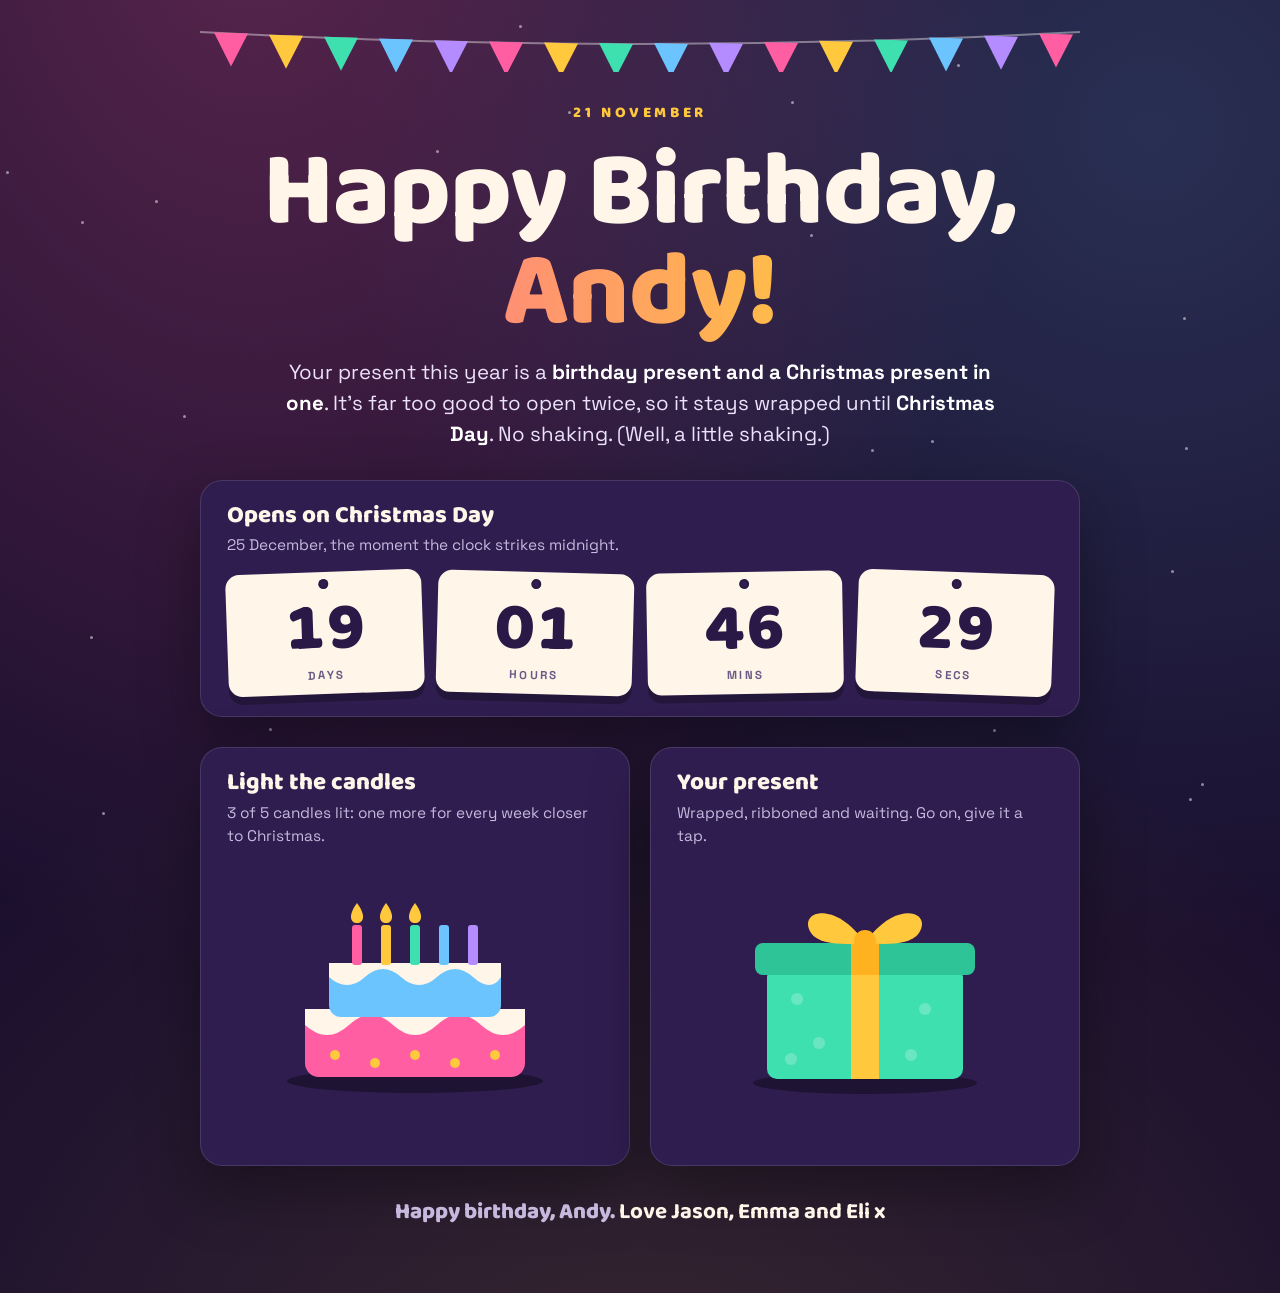
==== commit 03edde18: "Andy's page: from Jason, Emma and Eli Co-Authored-By: Claude Opus 5.5 <noreply@anthropic.com>" ====
--- a/andy/index.html
+++ b/andy/index.html
@@ -139,7 +139,7 @@
     </div>
   </section>
 
-  <p class="sign before">Happy birthday, Andy. <b>Love, Jason</b></p>
+  <p class="sign before">Happy birthday, Andy. <b>Love Jason, Emma and Eli x</b></p>
 
   <section class="unwrap" aria-live="polite">
     <div class="spin" aria-hidden="true"></div>
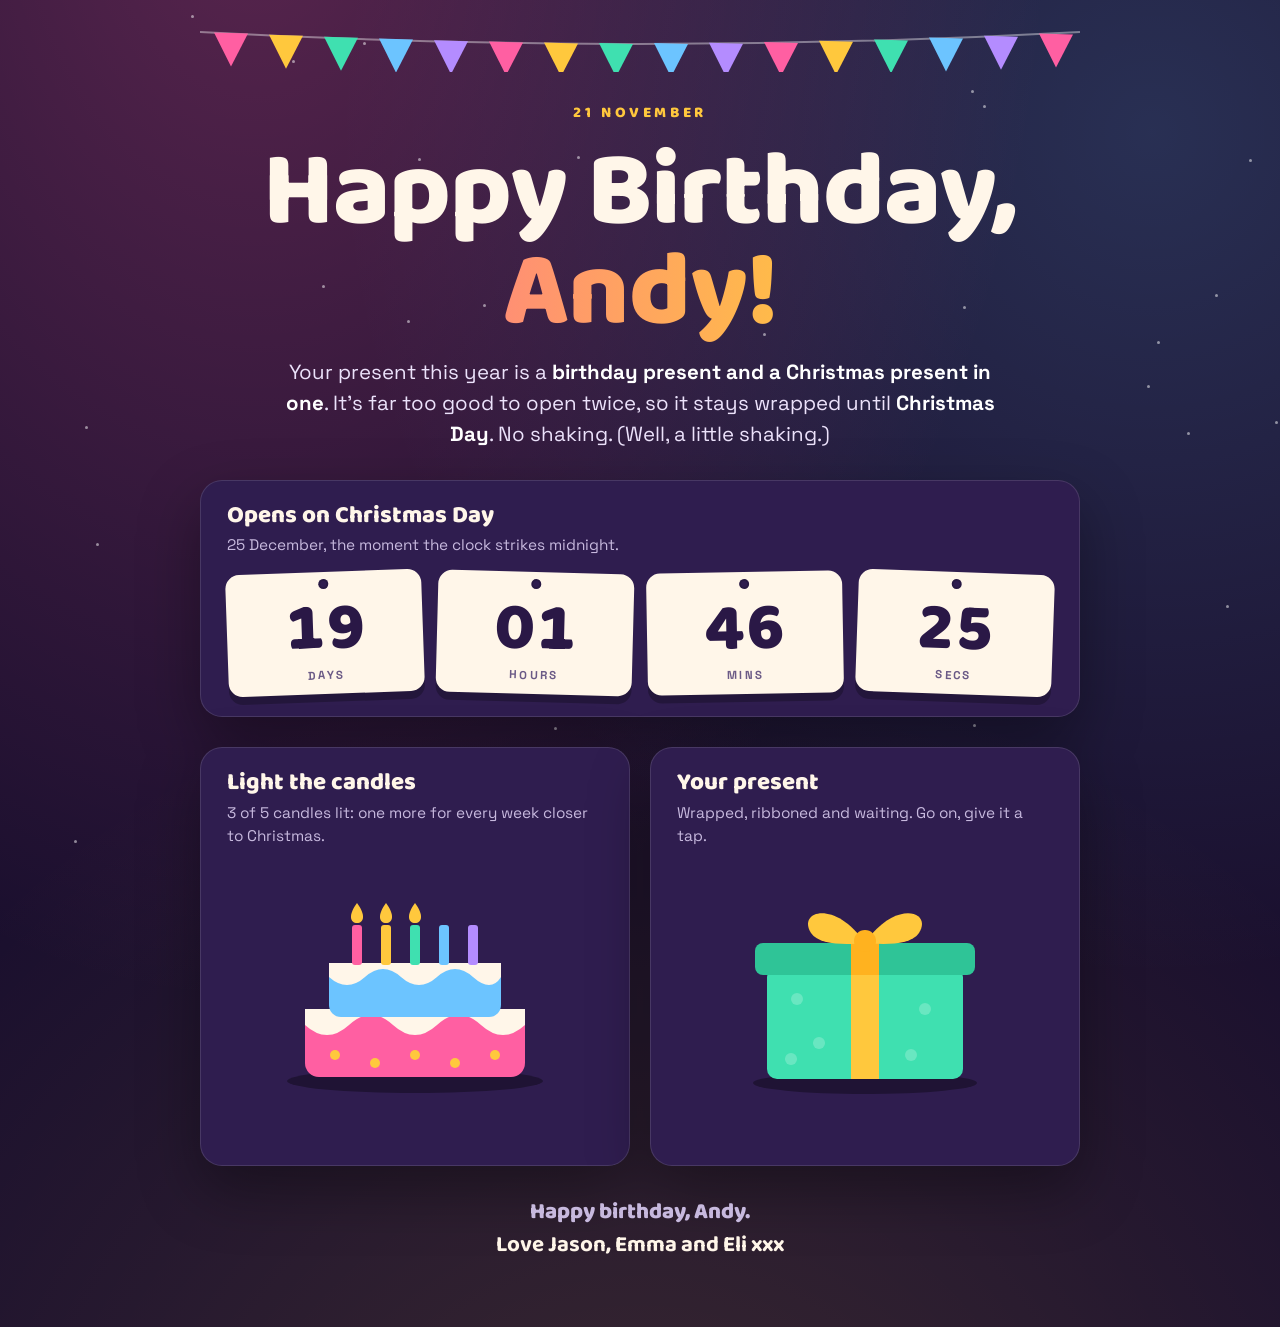
==== commit b51bd11e: "Andy's page: photographic Christmas reveal, sign-off on its own line Co-Authored-By: Claude Opus 5.5" ====
--- a/andy/index.html
+++ b/andy/index.html
@@ -25,6 +25,7 @@
 }
 *{box-sizing:border-box}
 html,body{margin:0}
+html{overflow-x:clip}
 body{background:var(--night);color:var(--cream);font-family:var(--body);font-size:17px;line-height:1.5;min-height:100vh;overflow-x:hidden;
   padding-left:max(16px, env(safe-area-inset-left, 0px));padding-right:max(16px, env(safe-area-inset-right, 0px));
   background-image:radial-gradient(ellipse at 20% -10%, rgba(255,95,162,.28), transparent 55%), radial-gradient(ellipse at 90% 10%, rgba(108,196,255,.18), transparent 50%),
@@ -139,7 +140,7 @@
     </div>
   </section>
 
-  <p class="sign before">Happy birthday, Andy. <b>Love Jason, Emma and Eli x</b></p>
+  <p class="sign before">Happy birthday, Andy.<br><b>Love Jason, Emma and Eli xxx</b></p>
 
   <section class="unwrap" aria-live="polite">
     <div class="spin" aria-hidden="true"></div>
@@ -209,7 +210,7 @@
       $('after').innerHTML = P.html; document.body.classList.add('revealed'); window.scrollTo(0, 0);
       const dl = $('dl'); if (dl) dl.addEventListener('click', () => { const a = document.createElement('a'); a.href = pdfUrl; a.download = 'Andy - your present.pdf'; document.body.appendChild(a); a.click(); a.remove(); });
       const L = document.querySelectorAll('#rvLights span'), go = $('rvGo'); if (go) go.style.visibility = 'hidden';
-      setTimeout(() => { L.forEach(e => e.classList.remove('on')); if (go) go.style.visibility = ''; confetti(); }, reduce ? 0 : 1300);
+      setTimeout(() => { L.forEach(e => e.classList.remove('on')); if (go){ go.style.visibility = ''; go.classList.add('show'); } confetti(); }, reduce ? 0 : 1300);
     };
     if (reduce) show(); else { document.body.classList.add('opening'); gb.scrollIntoView({ block:'center', behavior:'smooth' }); setTimeout(show, 1500); }
   }
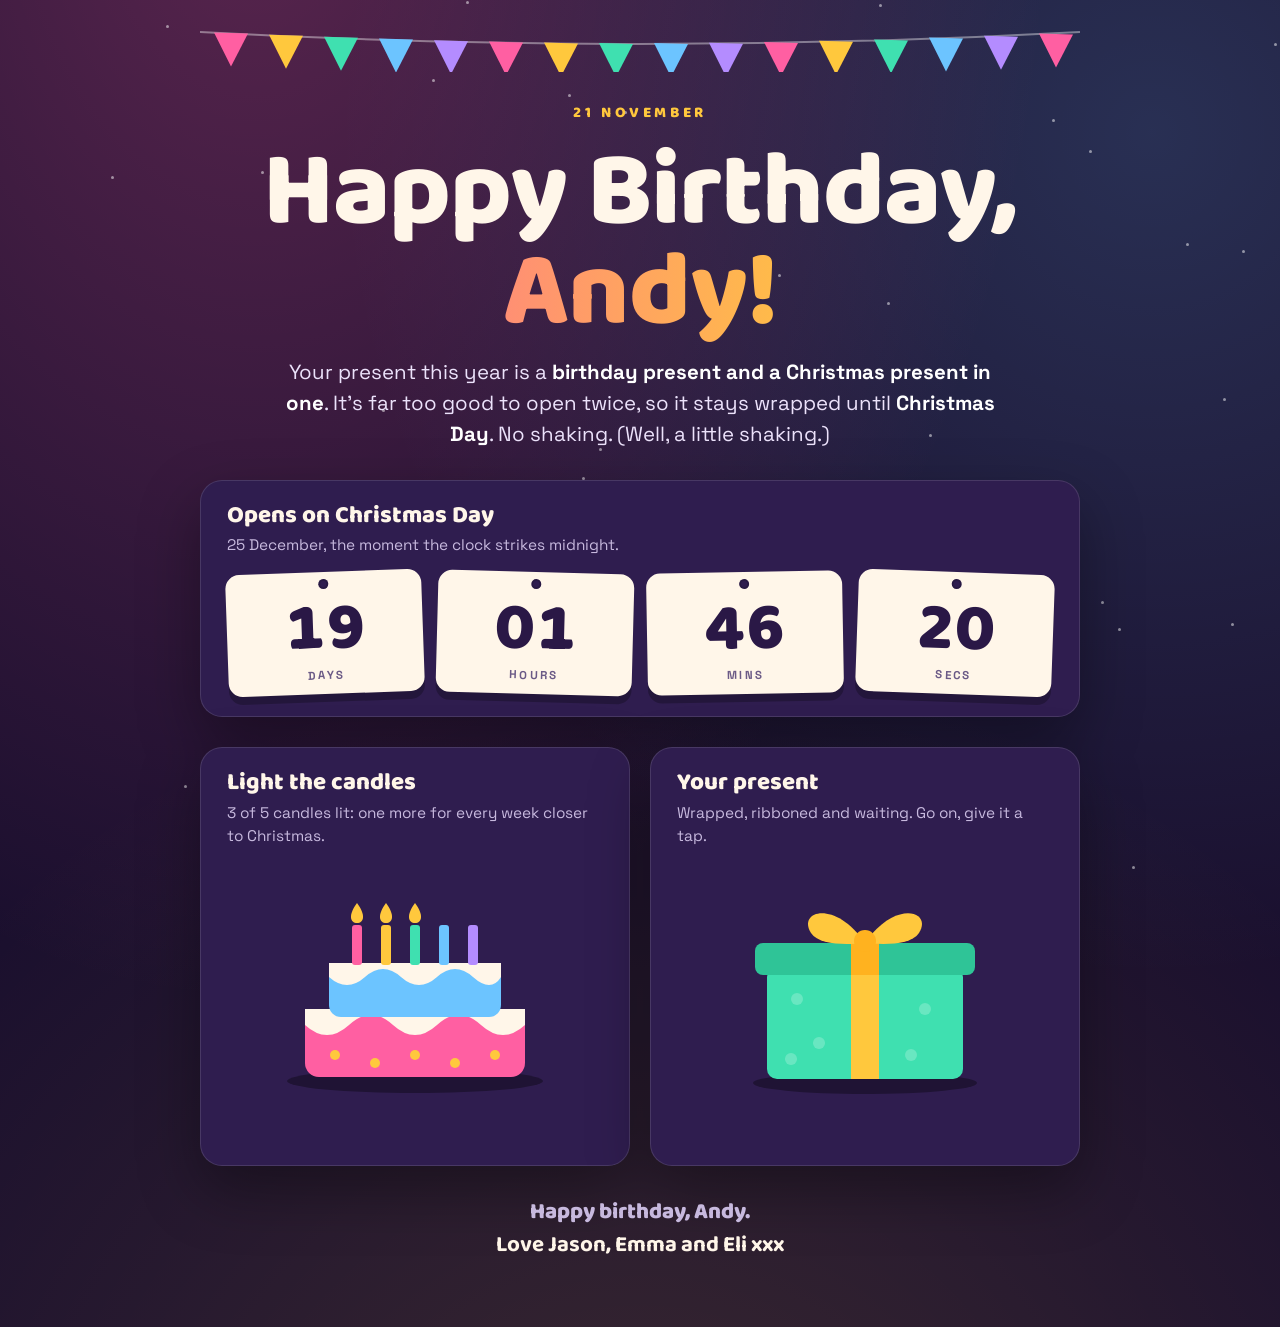
==== commit c409387a: "Andy's page: new Christmas Day reveal Co-Authored-By: Claude Opus 5.5 <noreply@anthropic.com>" ====
--- a/andy/index.html
+++ b/andy/index.html
@@ -209,6 +209,7 @@
     const show = () => {
       $('after').innerHTML = P.html; document.body.classList.add('revealed'); window.scrollTo(0, 0);
       const dl = $('dl'); if (dl) dl.addEventListener('click', () => { const a = document.createElement('a'); a.href = pdfUrl; a.download = 'Andy - your present.pdf'; document.body.appendChild(a); a.click(); a.remove(); });
+      if (P.js) try { new Function('ctx', P.js)({ reduce }); } catch(e){}   // the present's own sequence, which arrives with it
       const L = document.querySelectorAll('#rvLights span'), go = $('rvGo'); if (go) go.style.visibility = 'hidden';
       setTimeout(() => { L.forEach(e => e.classList.remove('on')); if (go){ go.style.visibility = ''; go.classList.add('show'); } confetti(); }, reduce ? 0 : 1300);
     };
